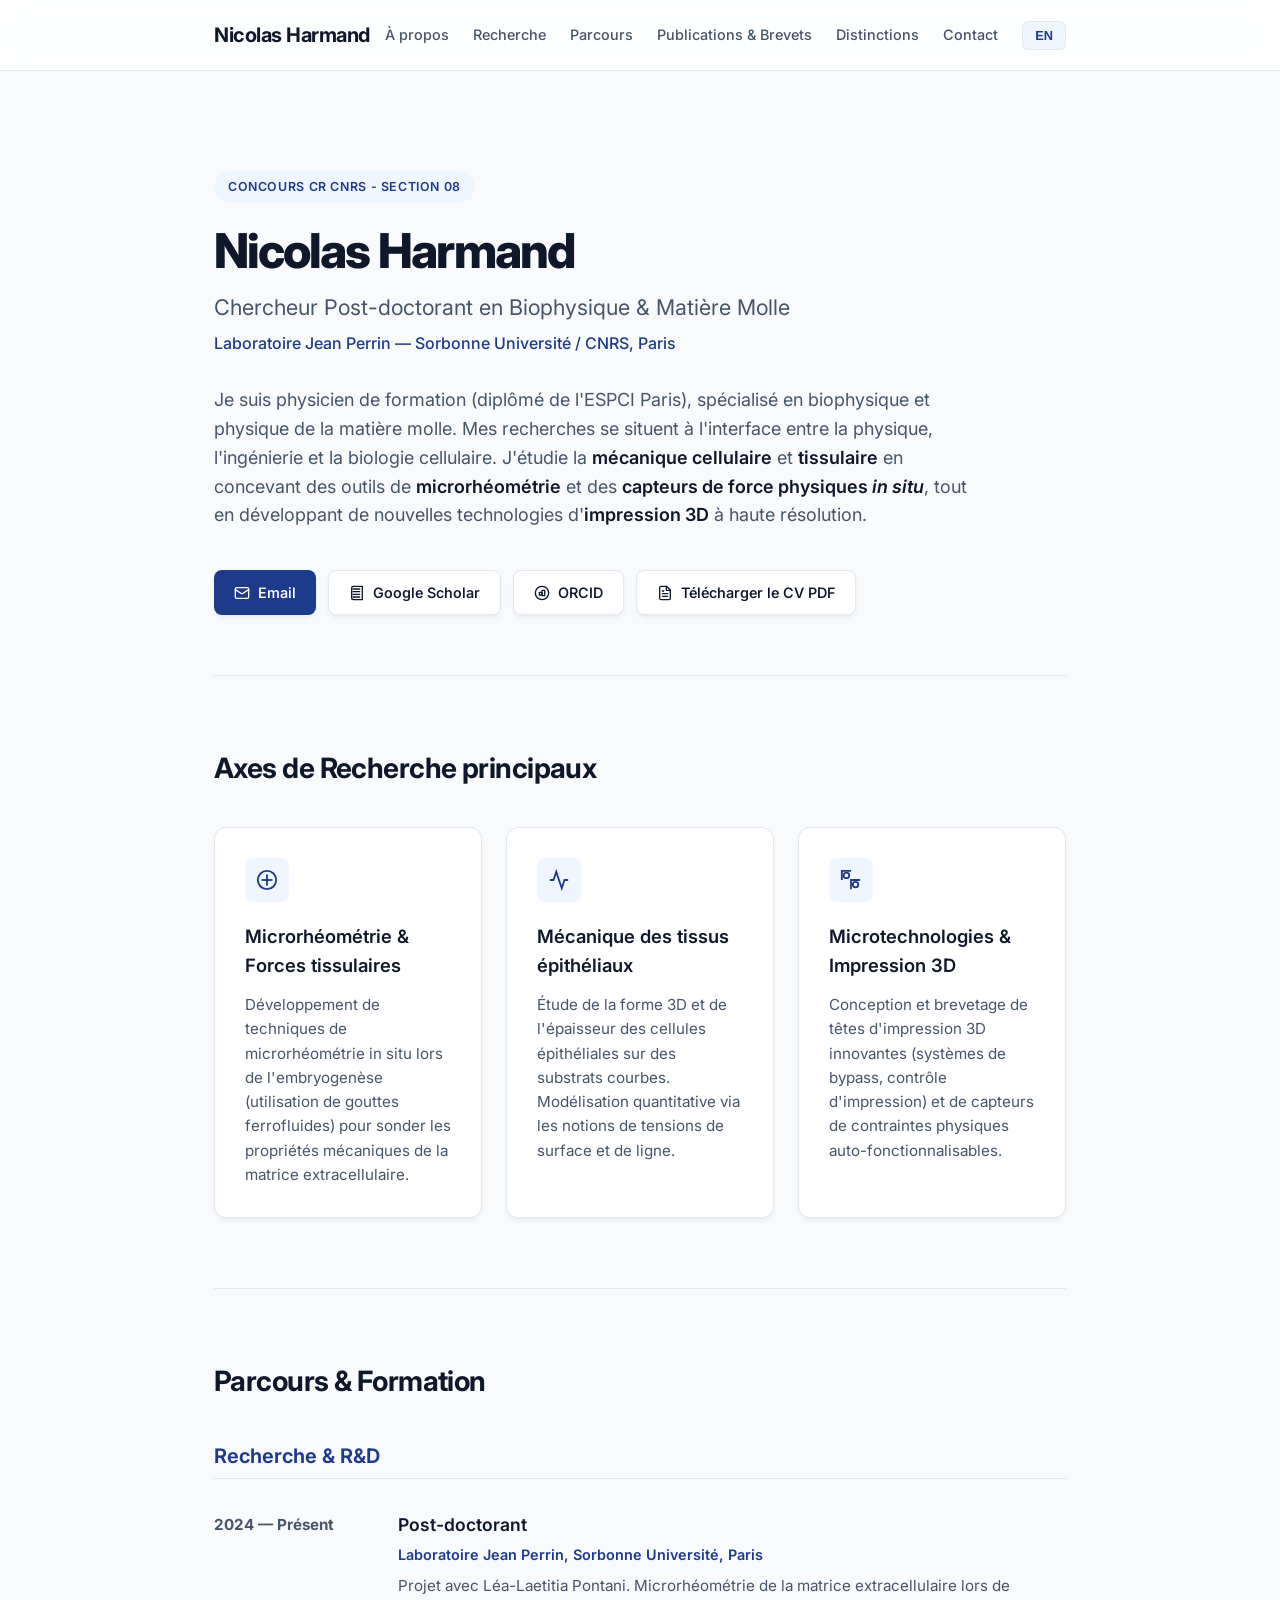
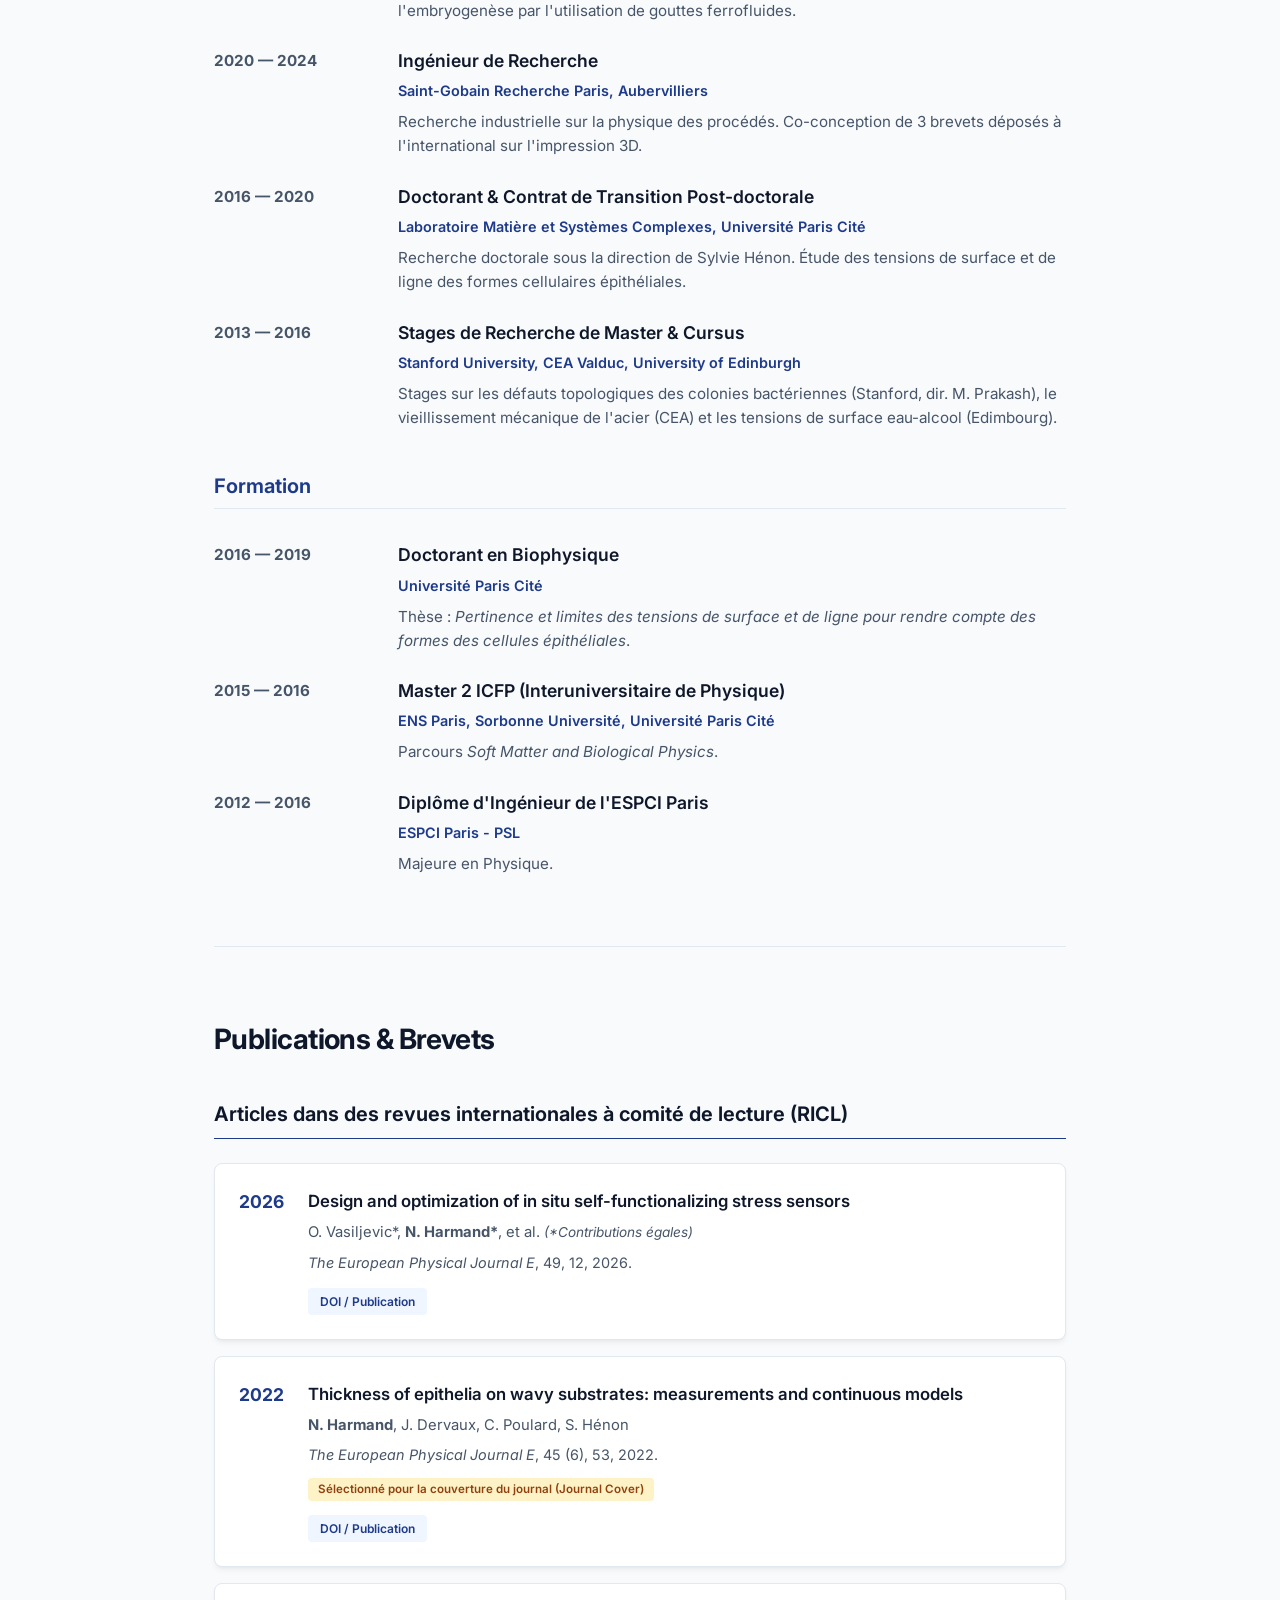
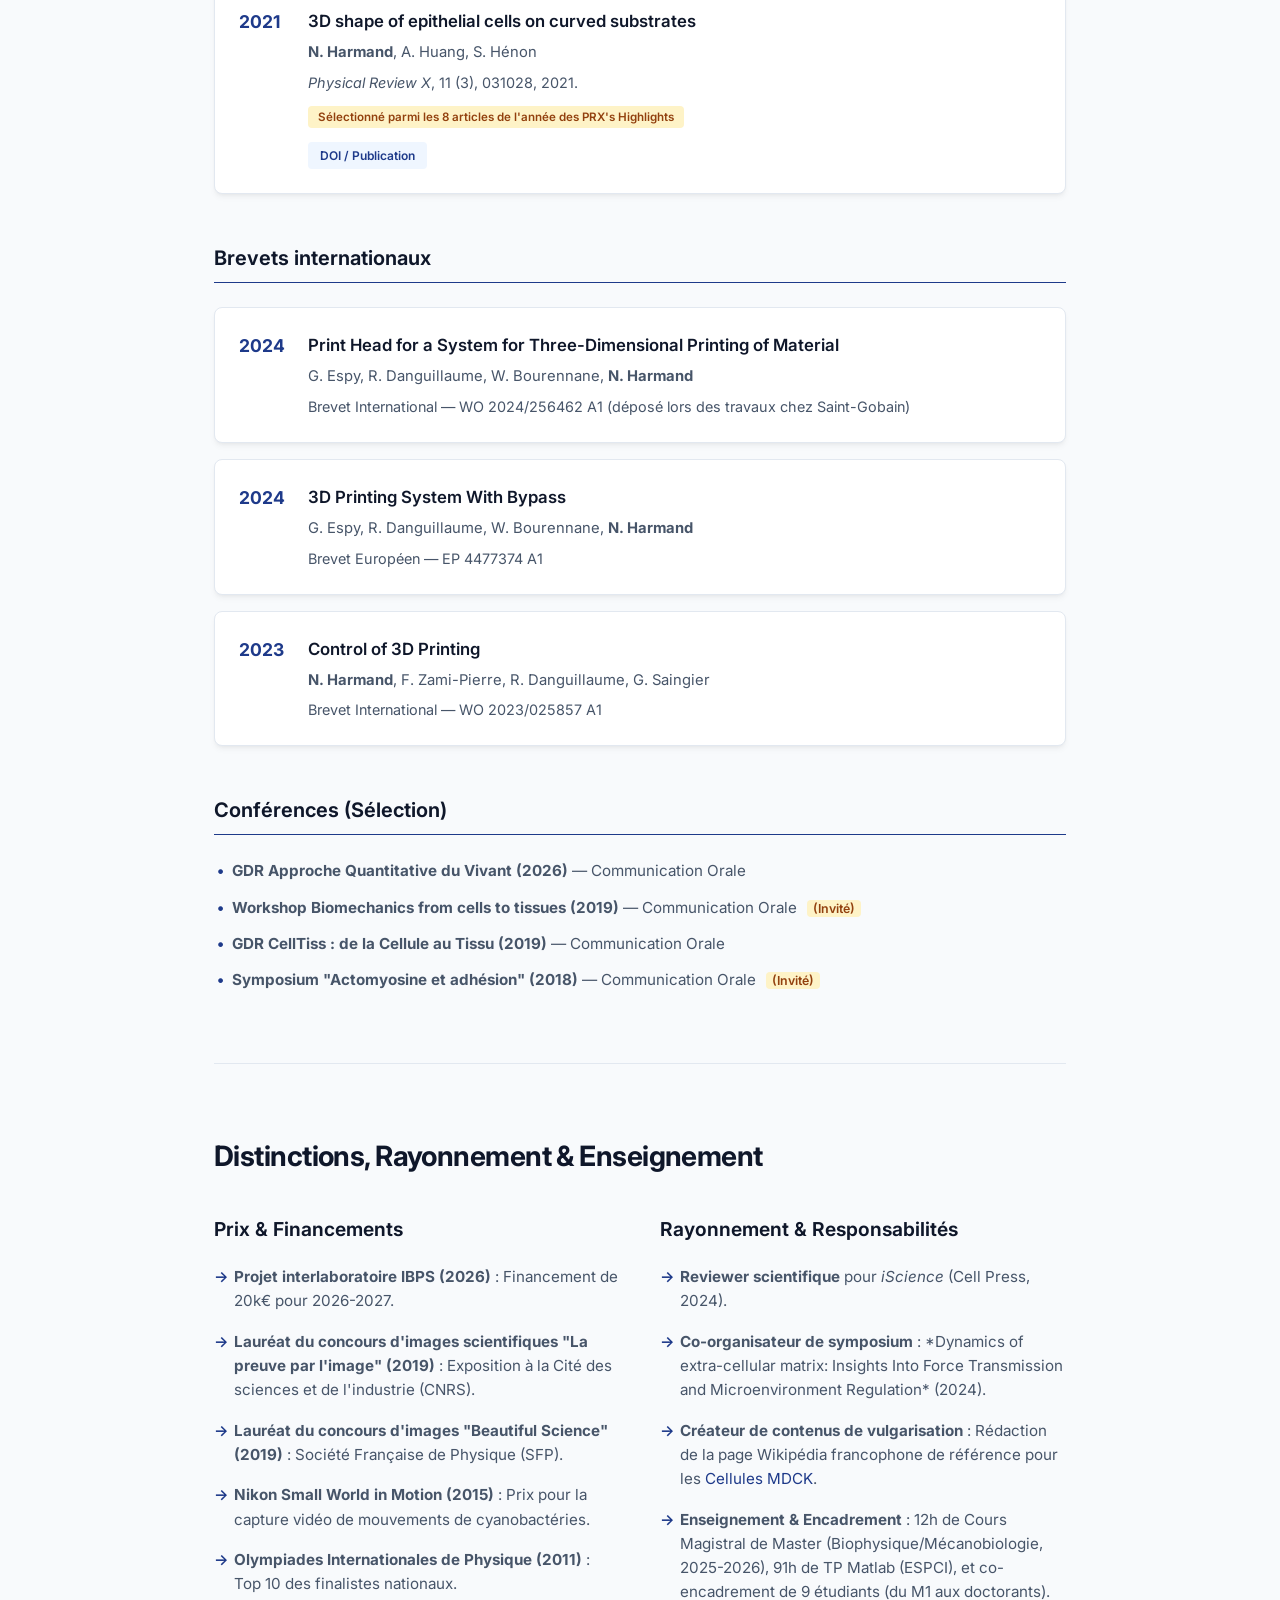
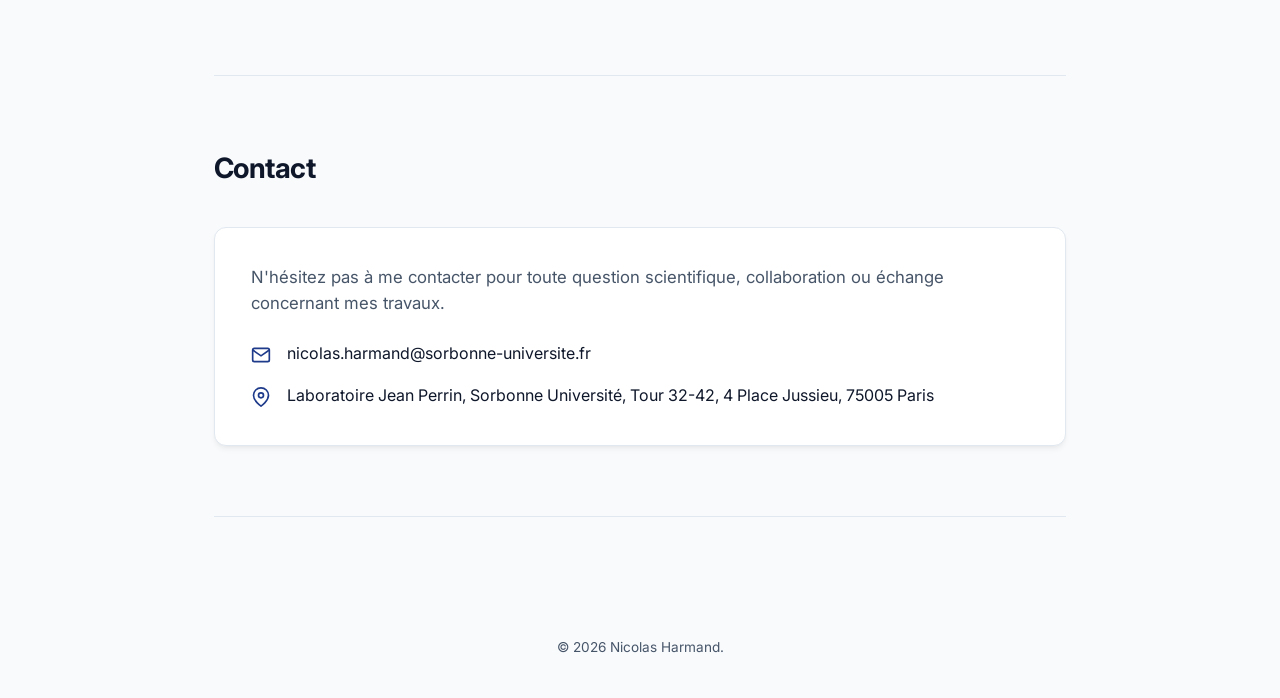
==== index.html @ 9d7bcaca "Add files via upload" ====
<!DOCTYPE html>
<html lang="fr">
<head>
    <meta charset="UTF-8">
    <meta name="viewport" content="width=device-width, initial-scale=1.0">
    <title>Nicolas Harmand — Chercheur en Biophysique & Matière Molle</title>
    <meta name="description" content="Site académique de Nicolas Harmand, chercheur post-doctorant au Laboratoire Jean Perrin (Sorbonne Université / CNRS). Candidat CR CNRS Section 08.">
    <link rel="stylesheet" href="style.css">
    <!-- Google Fonts: Inter pour une esthétique épurée et moderne -->
    <link rel="preconnect" href="https://fonts.googleapis.com">
    <link rel="preconnect" href="https://fonts.gstatic.com" crossorigin>
    <link href="https://fonts.googleapis.com/css2?family=Inter:wght@300;400;500;600;700;800&display=swap" rel="stylesheet">
</head>
<body>

    <!-- Barre de navigation sticky -->
    <header class="navbar">
        <div class="nav-container">
            <a href="#" class="nav-logo">Nicolas Harmand</a>
            <nav class="nav-menu">
                <a href="#about" class="nav-link">
                    <span class="lang-fr">À propos</span>
                    <span class="lang-en">About</span>
                </a>
                <a href="#research" class="nav-link">
                    <span class="lang-fr">Recherche</span>
                    <span class="lang-en">Research</span>
                </a>
                <a href="#cv" class="nav-link">
                    <span class="lang-fr">Parcours</span>
                    <span class="lang-en">Experience</span>
                </a>
                <a href="#publications" class="nav-link">
                    <span class="lang-fr">Publications & Brevets</span>
                    <span class="lang-en">Publications & Patents</span>
                </a>
                <a href="#distinctions" class="nav-link">
                    <span class="lang-fr">Distinctions</span>
                    <span class="lang-en">Awards & Outreach</span>
                </a>
                <a href="#contact" class="nav-link">Contact</a>
                
                <!-- Bouton de changement de langue -->
                <button id="lang-toggle" class="lang-btn" aria-label="Changer de langue / Switch language">
                    <span class="lang-fr">EN</span>
                    <span class="lang-en">FR</span>
                </button>
            </nav>
        </div>
    </header>

    <main class="main-content">
        <!-- Section Hero / À propos -->
        <section id="about" class="hero-section">
            <div class="hero-text">
                <span class="badge">
                    <span class="lang-fr">Concours CR CNRS - Section 08</span>
                    <span class="lang-en">CNRS CR Competition - Section 08</span>
                </span>
                
                <h1>Nicolas Harmand</h1>
                
                <p class="subtitle">
                    <span class="lang-fr">Chercheur Post-doctorant en Biophysique & Matière Molle</span>
                    <span class="lang-en">Postdoctoral Researcher in Biophysics & Soft Matter</span>
                </p>
                
                <p class="institution">Laboratoire Jean Perrin — Sorbonne Université / CNRS, Paris</p>
                
                <p class="bio lang-fr">
                    Je suis physicien de formation (diplômé de l'ESPCI Paris), spécialisé en biophysique et physique de la matière molle. Mes recherches se situent à l'interface entre la physique, l'ingénierie et la biologie cellulaire. J'étudie la <strong>mécanique cellulaire</strong> et <strong>tissulaire</strong> en concevant des outils de <strong>microrhéométrie</strong> et des <strong>capteurs de force physiques <em>in situ</em></strong>, tout en développant de nouvelles technologies d'<strong>impression 3D</strong> à haute résolution.
                </p>
                <p class="bio lang-en">
                    I am a physicist by training (ESPCI Paris graduate), specializing in biophysics and soft matter physics. My research lies at the interface of physics, engineering, and cell biology. I study <strong>cell and tissue mechanics</strong> by designing <strong>in situ microrheometry</strong> tools and <strong>physical stress sensors</strong>, while developing novel high-resolution <strong>3D printing</strong> technologies.
                </p>

                <!-- Liens vers profils académiques -->
                <div class="links-wrapper">
                    <a href="mailto:nicolas.harmand@sorbonne-universite.fr" class="btn btn-primary">
                        <svg class="icon" viewBox="0 0 24 24" fill="none" stroke="currentColor" stroke-width="2" stroke-linecap="round" stroke-linejoin="round"><rect width="20" height="16" x="2" y="4" rx="2"/><path d="m22 7-8.97 5.7a1.94 1.94 0 0 1-2.06 0L2 7"/></svg>
                        Email
                    </a>
                    <a href="https://scholar.google.com/citations?user=hyk97zcAAAAJ&hl=fr" target="_blank" rel="noopener" class="btn btn-secondary">
                        <svg class="icon" viewBox="0 0 24 24" fill="none" stroke="currentColor" stroke-width="2" stroke-linecap="round" stroke-linejoin="round"><path d="M4 19.5v-15A2.5 2.5 0 0 1 6.5 2H20v20H6.5a2.5 2.5 0 0 1-2.5-2.5Z"/><path d="M6 6h10"/><path d="M6 10h10"/><path d="M6 14h10"/><path d="M6 18h10"/></svg>
                        Google Scholar
                    </a>
                    <a href="https://orcid.org/0000-0001-7263-9792" target="_blank" rel="noopener" class="btn btn-secondary">
                        <svg class="icon" viewBox="0 0 24 24" fill="none" stroke="currentColor" stroke-width="2" stroke-linecap="round" stroke-linejoin="round"><circle cx="12" cy="12" r="10"/><path d="M8 11h4v4h-4z"/><path d="M12 8h4v8h-4z"/></svg>
                        ORCID
                    </a>
                    <a href="cv.pdf" target="_blank" rel="noopener" class="btn btn-secondary">
                        <svg class="icon" viewBox="0 0 24 24" fill="none" stroke="currentColor" stroke-width="2" stroke-linecap="round" stroke-linejoin="round"><path d="M14.5 2H6a2 2 0 0 0-2 2v16a2 2 0 0 0 2 2h12a2 2 0 0 0 2-2V7.5L14.5 2z"/><polyline points="14 2 14 8 20 8"/><line x1="16" y1="13" x2="8" y2="13"/><line x1="16" y1="17" x2="8" y2="17"/><polyline points="10 9 9 9 8 9"/></svg>
                        <span class="lang-fr">Télécharger le CV PDF</span>
                        <span class="lang-en">Download CV PDF</span>
                    </a>
                </div>
            </div>
        </section>

        <!-- Section Axes de Recherche -->
        <section id="research" class="section">
            <h2 class="section-title">
                <span class="lang-fr">Axes de Recherche principaux</span>
                <span class="lang-en">Main Research Areas</span>
            </h2>
            <div class="grid-research">
                <!-- Axe 1 -->
                <div class="research-card">
                    <div class="card-icon">
                        <svg viewBox="0 0 24 24" fill="none" stroke="currentColor" stroke-width="2"><path d="M12 22c5.523 0 10-4.477 10-10S17.523 2 12 2 2 6.477 2 12s4.477 10 10 10z"/><path d="M12 6v12"/><path d="M6 12h12"/></svg>
                    </div>
                    <h3>
                        <span class="lang-fr">Microrhéométrie & Forces tissulaires</span>
                        <span class="lang-en">Microrheometry & Tissue Forces</span>
                    </h3>
                    <p class="lang-fr">Développement de techniques de microrhéométrie in situ lors de l'embryogenèse (utilisation de gouttes ferrofluides) pour sonder les propriétés mécaniques de la matrice extracellulaire.</p>
                    <p class="lang-en">Development of in situ microrheometry techniques during embryogenesis (using ferrofluid droplets) to probe the mechanical properties of the extracellular matrix.</p>
                </div>
                
                <!-- Axe 2 -->
                <div class="research-card">
                    <div class="card-icon">
                        <svg viewBox="0 0 24 24" fill="none" stroke="currentColor" stroke-width="2"><path d="M22 12h-4l-3 9L9 3l-3 9H2"/></svg>
                    </div>
                    <h3>
                        <span class="lang-fr">Mécanique des tissus épithéliaux</span>
                        <span class="lang-en">Epithelial Tissue Mechanics</span>
                    </h3>
                    <p class="lang-fr">Étude de la forme 3D et de l'épaisseur des cellules épithéliales sur des substrats courbes. Modélisation quantitative via les notions de tensions de surface et de ligne.</p>
                    <p class="lang-en">Study of the 3D shape and thickness of epithelial cells on curved substrates. Quantitative modeling through surface and line tension concepts.</p>
                </div>

                <!-- Axe 3 -->
                <div class="research-card">
                    <div class="card-icon">
                        <svg viewBox="0 0 24 24" fill="none" stroke="currentColor" stroke-width="2"><path d="M12 22V12h10"/><path d="M12 2H2v10"/><path d="M17 17m-3 0a3 3 0 1 0 6 0a3 3 0 1 0 -6 0"/><path d="M7 7m-3 0a3 3 0 1 0 6 0a3 3 0 1 0 -6 0"/></svg>
                    </div>
                    <h3>
                        <span class="lang-fr">Microtechnologies & Impression 3D</span>
                        <span class="lang-en">Microtechnologies & 3D Printing</span>
                    </h3>
                    <p class="lang-fr">Conception et brevetage de têtes d'impression 3D innovantes (systèmes de bypass, contrôle d'impression) et de capteurs de contraintes physiques auto-fonctionnalisables.</p>
                    <p class="lang-en">Design and patenting of innovative 3D printing heads (bypass systems, print control) and self-functionalizing physical stress sensors.</p>
                </div>
            </div>
        </section>

        <!-- Section Parcours Professionnel & Formation -->
        <section id="cv" class="section">
            <h2 class="section-title">
                <span class="lang-fr">Parcours & Formation</span>
                <span class="lang-en">Experience & Education</span>
            </h2>
            
            <div class="timeline">
                <div class="timeline-group">
                    <h3 class="timeline-group-title">
                        <span class="lang-fr">Recherche & R&D</span>
                        <span class="lang-en">Research & R&D</span>
                    </h3>
                    
                    <div class="timeline-item">
                        <div class="time-period">
                            <span class="lang-fr">2024 — Présent</span>
                            <span class="lang-en">2024 — Present</span>
                        </div>
                        <div class="time-details">
                            <h4>
                                <span class="lang-fr">Post-doctorant</span>
                                <span class="lang-en">Postdoctoral Researcher</span>
                            </h4>
                            <p class="location">Laboratoire Jean Perrin, Sorbonne Université, Paris</p>
                            <p class="description lang-fr">Projet avec Léa-Laetitia Pontani. Microrhéométrie de la matrice extracellulaire lors de l'embryogenèse par l'utilisation de gouttes ferrofluides.</p>
                            <p class="description lang-en">Project with Léa-Laetitia Pontani. Microrheometry of the extracellular matrix during embryogenesis using ferrofluid droplets.</p>
                        </div>
                    </div>

                    <div class="timeline-item">
                        <div class="time-period">2020 — 2024</div>
                        <div class="time-details">
                            <h4>
                                <span class="lang-fr">Ingénieur de Recherche</span>
                                <span class="lang-en">R&D Research Engineer</span>
                            </h4>
                            <p class="location">Saint-Gobain Recherche Paris, Aubervilliers</p>
                            <p class="description lang-fr">Recherche industrielle sur la physique des procédés. Co-conception de 3 brevets déposés à l'international sur l'impression 3D.</p>
                            <p class="description lang-en">Industrial research on process physics. Co-inventor of 3 international patents on 3D printing.</p>
                        </div>
                    </div>

                    <div class="timeline-item">
                        <div class="time-period">2016 — 2020</div>
                        <div class="time-details">
                            <h4>
                                <span class="lang-fr">Doctorant & Contrat de Transition Post-doctorale</span>
                                <span class="lang-en">PhD Candidate & Postdoctoral Transition Contract</span>
                            </h4>
                            <p class="location">Laboratoire Matière et Systèmes Complexes, Université Paris Cité</p>
                            <p class="description lang-fr">Recherche doctorale sous la direction de Sylvie Hénon. Étude des tensions de surface et de ligne des formes cellulaires épithéliales.</p>
                            <p class="description lang-en">Doctoral research supervised by Sylvie Hénon. Study of surface and line tensions in epithelial cell shapes.</p>
                        </div>
                    </div>
                    
                    <div class="timeline-item">
                        <div class="time-period">2013 — 2016</div>
                        <div class="time-details">
                            <h4>
                                <span class="lang-fr">Stages de Recherche de Master & Cursus</span>
                                <span class="lang-en">Master's Research Internships & Coursework</span>
                            </h4>
                            <p class="location">Stanford University, CEA Valduc, University of Edinburgh</p>
                            <p class="description lang-fr">Stages sur les défauts topologiques des colonies bactériennes (Stanford, dir. M. Prakash), le vieillissement mécanique de l'acier (CEA) et les tensions de surface eau-alcool (Edimbourg).</p>
                            <p class="description lang-en">Internships on topological defects in bacterial colonies (Stanford, dir. M. Prakash), mechanical aging of stainless steel (CEA), and surface tension of water-alcohol mixtures (Edinburgh).</p>
                        </div>
                    </div>
                </div>

                <div class="timeline-group">
                    <h3 class="timeline-group-title">
                        <span class="lang-fr">Formation</span>
                        <span class="lang-en">Education</span>
                    </h3>
                    
                    <div class="timeline-item">
                        <div class="time-period">2016 — 2019</div>
                        <div class="time-details">
                            <h4>
                                <span class="lang-fr">Doctorant en Biophysique</span>
                                <span class="lang-en">PhD in Biophysics</span>
                            </h4>
                            <p class="location">Université Paris Cité</p>
                            <p class="description lang-fr">Thèse : <em>Pertinence et limites des tensions de surface et de ligne pour rendre compte des formes des cellules épithéliales</em>.</p>
                            <p class="description lang-en">Thesis: <em>Relevance and limits of surface and line tensions for epithelial cell shapes</em>.</p>
                        </div>
                    </div>

                    <div class="timeline-item">
                        <div class="time-period">2015 — 2016</div>
                        <div class="time-details">
                            <h4>Master 2 ICFP (Interuniversitaire de Physique)</h4>
                            <p class="location">ENS Paris, Sorbonne Université, Université Paris Cité</p>
                            <p class="description lang-fr">Parcours <em>Soft Matter and Biological Physics</em>.</p>
                            <p class="description lang-en"><em>Soft Matter and Biological Physics</em> track.</p>
                        </div>
                    </div>

                    <div class="timeline-item">
                        <div class="time-period">2012 — 2016</div>
                        <div class="time-details">
                            <h4>
                                <span class="lang-fr">Diplôme d'Ingénieur de l'ESPCI Paris</span>
                                <span class="lang-en">ESPCI Paris Engineering Degree</span>
                            </h4>
                            <p class="location">ESPCI Paris - PSL</p>
                            <p class="description lang-fr">Majeure en Physique.</p>
                            <p class="description lang-en">Physics major.</p>
                        </div>
                    </div>
                </div>
            </div>
        </section>

        <!-- Section Publications & Brevets -->
        <section id="publications" class="section">
            <h2 class="section-title">Publications & Brevets</h2>
            
            <div class="publication-group">
                <h3 class="group-title">
                    <span class="lang-fr">Articles dans des revues internationales à comité de lecture (RICL)</span>
                    <span class="lang-en">Articles in peer-reviewed international journals</span>
                </h3>
                <div class="pub-list">
                    <!-- Pub 1 -->
                    <div class="pub-item">
                        <span class="pub-year">2026</span>
                        <div class="pub-details">
                            <h4 class="pub-title">Design and optimization of in situ self-functionalizing stress sensors</h4>
                            <p class="pub-authors">O. Vasiljevic*, <strong>N. Harmand*</strong>, et al. 
                                <span class="note lang-fr">(*Contributions égales)</span>
                                <span class="note lang-en">(*Equal contributions)</span>
                            </p>
                            <p class="pub-journal"><em>The European Physical Journal E</em>, 49, 12, 2026.</p>
                            <div class="pub-links">
                                <a href="https://doi.org/10.1140/epje" target="_blank" rel="noopener" class="pub-link-btn">DOI / Publication</a>
                            </div>
                        </div>
                    </div>

                    <!-- Pub 2 -->
                    <div class="pub-item">
                        <span class="pub-year">2022</span>
                        <div class="pub-details">
                            <h4 class="pub-title">Thickness of epithelia on wavy substrates: measurements and continuous models</h4>
                            <p class="pub-authors"><strong>N. Harmand</strong>, J. Dervaux, C. Poulard, S. Hénon</p>
                            <p class="pub-journal"><em>The European Physical Journal E</em>, 45 (6), 53, 2022.</p>
                            <span class="highlight-tag lang-fr">Sélectionné pour la couverture du journal (Journal Cover)</span>
                            <span class="highlight-tag lang-en">Selected for the journal cover</span>
                            <div class="pub-links">
                                <a href="https://doi.org/10.1140/epje/s10189-022-00206-z" target="_blank" rel="noopener" class="pub-link-btn">DOI / Publication</a>
                            </div>
                        </div>
                    </div>

                    <!-- Pub 3 -->
                    <div class="pub-item">
                        <span class="pub-year">2021</span>
                        <div class="pub-details">
                            <h4 class="pub-title">3D shape of epithelial cells on curved substrates</h4>
                            <p class="pub-authors"><strong>N. Harmand</strong>, A. Huang, S. Hénon</p>
                            <p class="pub-journal"><em>Physical Review X</em>, 11 (3), 031028, 2021.</p>
                            <span class="highlight-tag lang-fr">Sélectionné parmi les 8 articles de l'année des PRX's Highlights</span>
                            <span class="highlight-tag lang-en">Highlighted in 2021 PRX's Highlights (Experimental Statistical, Biological, and Soft-Matter Physics)</span>
                            <div class="pub-links">
                                <a href="https://doi.org/10.1103/PhysRevX.11.031028" target="_blank" rel="noopener" class="pub-link-btn">DOI / Publication</a>
                            </div>
                        </div>
                    </div>
                </div>
            </div>

            <div class="publication-group">
                <h3 class="group-title">
                    <span class="lang-fr">Brevets internationaux</span>
                    <span class="lang-en">International Patents</span>
                </h3>
                <div class="pub-list">
                    <!-- Brevet 1 -->
                    <div class="pub-item patent">
                        <span class="pub-year">2024</span>
                        <div class="pub-details">
                            <h4 class="pub-title">Print Head for a System for Three-Dimensional Printing of Material</h4>
                            <p class="pub-authors">G. Espy, R. Danguillaume, W. Bourennane, <strong>N. Harmand</strong></p>
                            <p class="pub-journal lang-fr">Brevet International — WO 2024/256462 A1 (déposé lors des travaux chez Saint-Gobain)</p>
                            <p class="pub-journal lang-en">International Patent — WO 2024/256462 A1 (filed during work at Saint-Gobain)</p>
                        </div>
                    </div>

                    <!-- Brevet 2 -->
                    <div class="pub-item patent">
                        <span class="pub-year">2024</span>
                        <div class="pub-details">
                            <h4 class="pub-title">3D Printing System With Bypass</h4>
                            <p class="pub-authors">G. Espy, R. Danguillaume, W. Bourennane, <strong>N. Harmand</strong></p>
                            <p class="pub-journal lang-fr">Brevet Européen — EP 4477374 A1</p>
                            <p class="pub-journal lang-en">European Patent — EP 4477374 A1</p>
                        </div>
                    </div>

                    <!-- Brevet 3 -->
                    <div class="pub-item patent">
                        <span class="pub-year">2023</span>
                        <div class="pub-details">
                            <h4 class="pub-title">Control of 3D Printing</h4>
                            <p class="pub-authors"><strong>N. Harmand</strong>, F. Zami-Pierre, R. Danguillaume, G. Saingier</p>
                            <p class="pub-journal lang-fr">Brevet International — WO 2023/025857 A1</p>
                            <p class="pub-journal lang-en">International Patent — WO 2023/025857 A1</p>
                        </div>
                    </div>
                </div>
            </div>
            
            <div class="publication-group">
                <h3 class="group-title">
                    <span class="lang-fr">Conférences (Sélection)</span>
                    <span class="lang-en">Selected Conferences</span>
                </h3>
                <ul class="conf-list">
                    <li>
                        <strong>GDR Approche Quantitative du Vivant (2026)</strong> — 
                        <span class="lang-fr">Communication Orale</span>
                        <span class="lang-en">Oral Presentation</span>
                    </li>
                    <li>
                        <strong>Workshop Biomechanics from cells to tissues (2019)</strong> — 
                        <span class="lang-fr">Communication Orale <span class="note-invited">(Invité)</span></span>
                        <span class="lang-en">Oral Presentation <span class="note-invited">(Invited)</span></span>
                    </li>
                    <li>
                        <strong>GDR CellTiss : de la Cellule au Tissu (2019)</strong> — 
                        <span class="lang-fr">Communication Orale</span>
                        <span class="lang-en">Oral Presentation</span>
                    </li>
                    <li>
                        <strong>Symposium "Actomyosine et adhésion" (2018)</strong> — 
                        <span class="lang-fr">Communication Orale <span class="note-invited">(Invité)</span></span>
                        <span class="lang-en">Oral Presentation <span class="note-invited">(Invited)</span></span>
                    </li>
                </ul>
            </div>
        </section>

        <!-- Section Distinctions et Rayonnement -->
        <section id="distinctions" class="section">
            <h2 class="section-title">
                <span class="lang-fr">Distinctions, Rayonnement & Enseignement</span>
                <span class="lang-en">Awards, Outreach & Teaching</span>
            </h2>
            <div class="distinctions-container">
                
                <div class="dist-column">
                    <h3>
                        <span class="lang-fr">Prix & Financements</span>
                        <span class="lang-en">Awards & Funding</span>
                    </h3>
                    <ul class="bullet-list lang-fr">
                        <li><strong>Projet interlaboratoire IBPS (2026)</strong> : Financement de 20k€ pour 2026-2027.</li>
                        <li><strong>Lauréat du concours d'images scientifiques "La preuve par l'image" (2019)</strong> : Exposition à la Cité des sciences et de l'industrie (CNRS).</li>
                        <li><strong>Lauréat du concours d'images "Beautiful Science" (2019)</strong> : Société Française de Physique (SFP).</li>
                        <li><strong>Nikon Small World in Motion (2015)</strong> : Prix pour la capture vidéo de mouvements de cyanobactéries.</li>
                        <li><strong>Olympiades Internationales de Physique (2011)</strong> : Top 10 des finalistes nationaux.</li>
                    </ul>
                    <ul class="bullet-list lang-en">
                        <li><strong>IBPS inter-laboratory project (2026)</strong>: €20k funding for 2026-2027.</li>
                        <li><strong>Winner of "La preuve par l'image" scientific image competition (2019)</strong>: Exhibited at Cité des Sciences et de l'Industrie (CNRS).</li>
                        <li><strong>Winner of "Beautiful Science" image competition (2019)</strong>: French Physical Society (SFP).</li>
                        <li><strong>Nikon Small World in Motion (2015)</strong>: Award for video capture of cyanobacteria movement.</li>
                        <li><strong>International Physics Olympiads (2011)</strong>: Top 10 national finalists.</li>
                    </ul>
                </div>

                <div class="dist-column">
                    <h3>
                        <span class="lang-fr">Rayonnement & Responsabilités</span>
                        <span class="lang-en">Outreach & Responsibilities</span>
                    </h3>
                    <ul class="bullet-list lang-fr">
                        <li><strong>Reviewer scientifique</strong> pour <em>iScience</em> (Cell Press, 2024).</li>
                        <li><strong>Co-organisateur de symposium</strong> : *Dynamics of extra-cellular matrix: Insights Into Force Transmission and Microenvironment Regulation* (2024).</li>
                        <li><strong>Créateur de contenus de vulgarisation</strong> : Rédaction de la page Wikipédia francophone de référence pour les <a href="https://fr.wikipedia.org/wiki/Cellule_MDCK" target="_blank" rel="noopener">Cellules MDCK</a>.</li>
                        <li><strong>Enseignement & Encadrement</strong> : 12h de Cours Magistral de Master (Biophysique/Mécanobiologie, 2025-2026), 91h de TP Matlab (ESPCI), et co-encadrement de 9 étudiants (du M1 aux doctorants).</li>
                    </ul>
                    <ul class="bullet-list lang-en">
                        <li><strong>Scientific reviewer</strong> for <em>iScience</em> (Cell Press, 2024).</li>
                        <li><strong>Symposium co-organizer</strong>: *Dynamics of extra-cellular matrix: Insights Into Force Transmission and Microenvironment Regulation* (2024).</li>
                        <li><strong>Science outreach creator</strong>: Redacted the reference French Wikipedia page for <a href="https://fr.wikipedia.org/wiki/Cellule_MDCK" target="_blank" rel="noopener">MDCK cells</a>.</li>
                        <li><strong>Teaching & Mentoring</strong>: 12h of Master's Lecture Courses (Biophysics/Mechanobiology, 2025-2026), 91h of Matlab tutorials (ESPCI), and co-mentoring of 9 students (from M1 to PhD).</li>
                    </ul>
                </div>

            </div>
        </section>

        <!-- Section Contact -->
        <section id="contact" class="section">
            <h2 class="section-title">Contact</h2>
            <div class="contact-card">
                <p class="lang-fr">N'hésitez pas à me contacter pour toute question scientifique, collaboration ou échange concernant mes travaux.</p>
                <p class="lang-en">Feel free to contact me for any scientific questions, collaborations, or inquiries regarding my research.</p>
                
                <div class="contact-info">
                    <div class="contact-method">
                        <svg class="icon-contact" viewBox="0 0 24 24" fill="none" stroke="currentColor" stroke-width="2"><path d="M4 4h16c1.1 0 2 .9 2 2v12c0 1.1-.9 2-2 2H4c-1.1 0-2-.9-2-2V6c0-1.1.9-2 2-2z"/><polyline points="22,6 12,13 2,6"/></svg>
                        <span><a href="mailto:nicolas.harmand@sorbonne-universite.fr">nicolas.harmand@sorbonne-universite.fr</a></span>
                    </div>
                    <div class="contact-method">
                        <svg class="icon-contact" viewBox="0 0 24 24" fill="none" stroke="currentColor" stroke-width="2"><path d="M21 10c0 7-9 13-9 13s-9-6-9-13a9 9 0 0 1 18 0z"/><circle cx="12" cy="10" r="3"/></svg>
                        <span>Laboratoire Jean Perrin, Sorbonne Université, Tour 32-42, 4 Place Jussieu, 75005 Paris</span>
                    </div>
                </div>
            </div>
        </section>
    </main>

    <footer class="footer">
        <p>&copy; 2026 Nicolas Harmand.</p>
    </footer>

    <!-- Script de gestion de la langue -->
    <script>
        const titles = {
            fr: "Nicolas Harmand — Chercheur en Biophysique & Matière Molle",
            en: "Nicolas Harmand — Researcher in Biophysics & Soft Matter"
        };
        const descriptions = {
            fr: "Site académique de Nicolas Harmand, chercheur post-doctorant au Laboratoire Jean Perrin (Sorbonne Université / CNRS). Candidat CR CNRS Section 08.",
            en: "Academic website of Nicolas Harmand, postdoctoral researcher at Laboratoire Jean Perrin (Sorbonne Université / CNRS). CNRS CR Section 08 candidate."
        };

        const toggleLangBtn = document.getElementById('lang-toggle');

        function updateMeta(lang) {
            // Mise à jour de la langue principale de la page
            document.documentElement.lang = lang;
            // Mise à jour du titre de l'onglet
            document.title = titles[lang];
            // Mise à jour de la méta-description pour le référencement (SEO)
            const metaDesc = document.querySelector('meta[name="description"]');
            if (metaDesc) {
                metaDesc.setAttribute('content', descriptions[lang]);
            }
        }

        function setLanguage(lang) {
            updateMeta(lang);
            localStorage.setItem('preferred-lang', lang);
        }

        toggleLangBtn.addEventListener('click', () => {
            const currentLang = document.documentElement.lang || 'fr';
            const newLang = currentLang === 'fr' ? 'en' : 'fr';
            setLanguage(newLang);
        });

        // Initialisation de la langue au chargement de la page
        const savedLang = localStorage.getItem('preferred-lang') || 'fr';
        setLanguage(savedLang);
    </script>
</body>
</html>
---- style.css ----
/* CSS variables for consistent, premium styling */
:root {
    --bg-primary: #f8fafc;        /* Soft, light-blue tinted background */
    --bg-secondary: #ffffff;      /* Pure white for cards/nav */
    --text-primary: #0f172a;      /* Deep slate for primary typography */
    --text-secondary: #475569;    /* Medium slate for body text */
    --accent: #1e3a8a;            /* Academic Navy Blue */
    --accent-hover: #1d4ed8;      /* Royal Navy Blue for interactions */
    --accent-light: #eff6ff;      /* Soft blue background for badges */
    --border: #e2e8f0;            /* Soft slate border */
    --shadow: 0 4px 6px -1px rgb(0 0 0 / 0.05), 0 2px 4px -2px rgb(0 0 0 / 0.05);
    --shadow-hover: 0 10px 15px -3px rgb(0 0 0 / 0.1), 0 4px 6px -4px rgb(0 0 0 / 0.1);
    --transition: all 0.25s cubic-bezier(0.4, 0, 0.2, 1);
}

/* Reset and base styles */
* {
    margin: 0;
    padding: 0;
    box-sizing: border-box;
}

html {
    scroll-behavior: smooth;
    scroll-padding-top: 80px; /* Offset for sticky navbar */
}

body {
    font-family: 'Inter', -apple-system, BlinkMacSystemFont, 'Segoe UI', Roboto, sans-serif;
    background-color: var(--bg-primary);
    color: var(--text-primary);
    line-height: 1.6;
    -webkit-font-smoothing: antialiased;
}

/* Language display toggle */
html[lang="fr"] .lang-en {
    display: none !important;
}

html[lang="en"] .lang-fr {
    display: none !important;
}

/* Container limits */
.nav-container, .main-content, .footer {
    max-width: 900px;
    margin: 0 auto;
    padding-left: 24px;
    padding-right: 24px;
}

/* Header & Navigation Bar (Sticky with Glassmorphism effect) */
.navbar {
    position: sticky;
    top: 0;
    z-index: 100;
    background-color: rgba(255, 255, 255, 0.85);
    backdrop-filter: blur(12px);
    -webkit-backdrop-filter: blur(12px);
    border-bottom: 1px solid var(--border);
    transition: var(--transition);
}

.nav-container {
    display: flex;
    justify-content: space-between;
    align-items: center;
    height: 70px;
}

.nav-logo {
    font-weight: 700;
    font-size: 1.25rem;
    color: var(--text-primary);
    text-decoration: none;
    letter-spacing: -0.025em;
}

.nav-menu {
    display: flex;
    gap: 24px;
    align-items: center;
}

.nav-link {
    text-decoration: none;
    color: var(--text-secondary);
    font-weight: 500;
    font-size: 0.9rem;
    transition: var(--transition);
}

.nav-link:hover {
    color: var(--accent-hover);
}

/* Language switch button styling */
.lang-btn {
    background-color: var(--accent-light);
    color: var(--accent);
    border: 1px solid var(--border);
    padding: 6px 12px;
    border-radius: 6px;
    font-weight: 700;
    font-size: 0.8rem;
    cursor: pointer;
    transition: var(--transition);
}

.lang-btn:hover {
    background-color: var(--accent);
    color: white;
}

/* Main Content Spacing */
.main-content {
    padding-top: 20px;
    padding-bottom: 80px;
}

/* Badge styling */
.badge {
    display: inline-block;
    padding: 6px 14px;
    background-color: var(--accent-light);
    color: var(--accent);
    border-radius: 9999px;
    font-size: 0.775rem;
    font-weight: 600;
    text-transform: uppercase;
    letter-spacing: 0.05em;
    margin-bottom: 20px;
}

/* Section styling */
.section {
    padding: 70px 0;
    border-bottom: 1px solid var(--border);
}

.section-title {
    font-size: 1.75rem;
    font-weight: 700;
    color: var(--text-primary);
    margin-bottom: 36px;
    letter-spacing: -0.02em;
}

/* Hero Section */
.hero-section {
    padding: 80px 0 60px 0;
    border-bottom: 1px solid var(--border);
}

.hero-section h1 {
    font-size: 3rem;
    font-weight: 800;
    line-height: 1.15;
    letter-spacing: -0.04em;
    color: var(--text-primary);
    margin-bottom: 12px;
}

.subtitle {
    font-size: 1.35rem;
    color: var(--text-secondary);
    font-weight: 400;
    margin-bottom: 6px;
}

.institution {
    font-size: 1rem;
    color: var(--accent);
    font-weight: 500;
    margin-bottom: 30px;
}

.bio {
    font-size: 1.125rem;
    color: var(--text-secondary);
    max-width: 760px;
    margin-bottom: 40px;
}

.bio strong {
    color: var(--text-primary);
    font-weight: 600;
}

/* Buttons (Micro-interactions) */
.links-wrapper {
    display: flex;
    flex-wrap: wrap;
    gap: 12px;
}

.btn {
    display: inline-flex;
    align-items: center;
    gap: 8px;
    padding: 10px 20px;
    border-radius: 8px;
    font-weight: 550;
    font-size: 0.9rem;
    text-decoration: none;
    cursor: pointer;
    transition: var(--transition);
}

.btn-primary {
    background-color: var(--accent);
    color: white;
    box-shadow: var(--shadow);
}

.btn-primary:hover {
    background-color: var(--accent-hover);
    transform: translateY(-2px);
    box-shadow: var(--shadow-hover);
}

.btn-secondary {
    background-color: var(--bg-secondary);
    color: var(--text-primary);
    border: 1px solid var(--border);
    box-shadow: var(--shadow);
}

.btn-secondary:hover {
    background-color: var(--bg-primary);
    transform: translateY(-2px);
    box-shadow: var(--shadow-hover);
}

.btn-outline {
    background-color: transparent;
    color: var(--text-secondary);
    border: 1px solid var(--border);
}

.btn-outline:hover {
    background-color: var(--bg-secondary);
    color: var(--text-primary);
    transform: translateY(-2px);
}

.icon {
    width: 16px;
    height: 16px;
}

/* Research Grid */
.grid-research {
    display: grid;
    grid-template-columns: repeat(auto-fit, minmax(260px, 1fr));
    gap: 24px;
}

.research-card {
    background-color: var(--bg-secondary);
    border: 1px solid var(--border);
    padding: 30px;
    border-radius: 12px;
    box-shadow: var(--shadow);
    transition: var(--transition);
}

.research-card:hover {
    transform: translateY(-4px);
    box-shadow: var(--shadow-hover);
    border-color: #cbd5e1;
}

.card-icon {
    width: 44px;
    height: 44px;
    border-radius: 8px;
    background-color: var(--accent-light);
    color: var(--accent);
    display: flex;
    align-items: center;
    justify-content: center;
    margin-bottom: 20px;
}

.card-icon svg {
    width: 22px;
    height: 22px;
}

.research-card h3 {
    font-size: 1.15rem;
    font-weight: 600;
    margin-bottom: 12px;
    color: var(--text-primary);
}

.research-card p {
    font-size: 0.95rem;
    color: var(--text-secondary);
}

/* Timeline Layout */
.timeline {
    display: flex;
    flex-direction: column;
    gap: 40px;
}

.timeline-group {
    display: flex;
    flex-direction: column;
    gap: 24px;
}

.timeline-group-title {
    font-size: 1.25rem;
    font-weight: 650;
    color: var(--accent);
    border-bottom: 1.5px solid var(--border);
    padding-bottom: 6px;
    margin-bottom: 8px;
}

.timeline-item {
    display: grid;
    grid-template-columns: 160px 1fr;
    gap: 24px;
}

.time-period {
    font-weight: 700;
    color: var(--text-secondary);
    font-size: 0.95rem;
    padding-top: 2px;
}

.time-details h4 {
    font-size: 1.1rem;
    font-weight: 600;
    color: var(--text-primary);
    margin-bottom: 4px;
}

.location {
    font-size: 0.9rem;
    color: var(--accent);
    font-weight: 600;
    margin-bottom: 8px;
}

.description {
    font-size: 0.95rem;
    color: var(--text-secondary);
}

/* Publications list */
.publication-group {
    margin-bottom: 48px;
}

.publication-group:last-child {
    margin-bottom: 0;
}

.group-title {
    font-size: 1.25rem;
    font-weight: 650;
    color: var(--text-primary);
    border-bottom: 1.5px solid var(--accent);
    padding-bottom: 8px;
    margin-bottom: 24px;
}

.pub-list {
    display: flex;
    flex-direction: column;
    gap: 16px;
}

.pub-item {
    display: flex;
    gap: 24px;
    background-color: var(--bg-secondary);
    border: 1px solid var(--border);
    padding: 24px;
    border-radius: 8px;
    box-shadow: var(--shadow);
    transition: var(--transition);
}

.pub-item:hover {
    border-color: #cbd5e1;
}

.pub-year {
    font-weight: 700;
    font-size: 1.1rem;
    color: var(--accent);
    min-width: 45px;
}

.pub-details {
    display: flex;
    flex-direction: column;
    gap: 6px;
    width: 100%;
}

.pub-title {
    font-size: 1.05rem;
    font-weight: 600;
    color: var(--text-primary);
}

.pub-authors {
    font-size: 0.925rem;
    color: var(--text-secondary);
}

.pub-journal {
    font-size: 0.9rem;
    color: var(--text-secondary);
}

.highlight-tag {
    display: inline-block;
    align-self: flex-start;
    margin-top: 6px;
    padding: 2px 10px;
    font-size: 0.725rem;
    font-weight: 600;
    color: #92400e; /* Amber 800 */
    background-color: #fef3c7; /* Amber 100 */
    border-radius: 4px;
}

.note {
    font-size: 0.85rem;
    color: var(--text-secondary);
    font-style: italic;
}

.pub-links {
    margin-top: 8px;
}

.pub-link-btn {
    display: inline-block;
    padding: 4px 12px;
    font-size: 0.75rem;
    font-weight: 600;
    color: var(--accent);
    background-color: var(--accent-light);
    border-radius: 4px;
    text-decoration: none;
    transition: var(--transition);
}

.pub-link-btn:hover {
    background-color: var(--accent);
    color: white;
}

/* Conference lists */
.conf-list {
    list-style-type: none;
    padding-left: 0;
    display: flex;
    flex-direction: column;
    gap: 12px;
}

.conf-list li {
    padding-left: 18px;
    position: relative;
    font-size: 0.95rem;
    color: var(--text-secondary);
}

.conf-list li::before {
    content: "•";
    color: var(--accent);
    font-weight: bold;
    display: inline-block;
    width: 1em;
    margin-left: -1em;
    position: absolute;
}

.note-invited {
    color: #92400e;
    font-weight: 600;
    font-size: 0.775rem;
    background-color: #fef3c7;
    padding: 1px 6px;
    border-radius: 4px;
    margin-left: 6px;
}

/* Distinctions columns layout */
.distinctions-container {
    display: grid;
    grid-template-columns: 1fr 1fr;
    gap: 40px;
}

.dist-column h3 {
    font-size: 1.2rem;
    font-weight: 650;
    margin-bottom: 20px;
    color: var(--text-primary);
}

.bullet-list {
    list-style-type: none;
    padding-left: 0;
    display: flex;
    flex-direction: column;
    gap: 16px;
}

.bullet-list li {
    position: relative;
    padding-left: 20px;
    font-size: 0.95rem;
    color: var(--text-secondary);
}

.bullet-list li::before {
    content: "→";
    color: var(--accent);
    position: absolute;
    left: 0;
    top: 0;
    font-weight: 600;
}

.bullet-list a {
    color: var(--accent);
    text-decoration: none;
    transition: var(--transition);
}

.bullet-list a:hover {
    text-decoration: underline;
    color: var(--accent-hover);
}

/* Contact layout */
.contact-card {
    background-color: var(--bg-secondary);
    border: 1px solid var(--border);
    padding: 36px;
    border-radius: 12px;
    box-shadow: var(--shadow);
}

.contact-card p {
    font-size: 1.05rem;
    color: var(--text-secondary);
    margin-bottom: 24px;
}

.contact-info {
    display: flex;
    flex-direction: column;
    gap: 16px;
}

.contact-method {
    display: flex;
    align-items: flex-start;
    gap: 16px;
}

.contact-method a {
    color: var(--text-primary);
    text-decoration: none;
}

.contact-method a:hover {
    color: var(--accent-hover);
    text-decoration: underline;
}

.icon-contact {
    width: 20px;
    height: 20px;
    color: var(--accent);
    margin-top: 4px;
    flex-shrink: 0;
}

.contact-method span {
    font-size: 1rem;
    color: var(--text-primary);
}

/* Footer styling */
.footer {
    text-align: center;
    padding: 40px 0;
    color: var(--text-secondary);
    font-size: 0.85rem;
}

/* Responsive adjustments */
@media (max-width: 768px) {
    .nav-container {
        flex-direction: column;
        height: auto;
        padding-top: 16px;
        padding-bottom: 16px;
        gap: 12px;
    }
    
    .nav-menu {
        gap: 16px;
        flex-wrap: wrap;
        justify-content: center;
    }

    .hero-section h1 {
        font-size: 2.25rem;
    }

    .timeline-item {
        grid-template-columns: 1fr;
        gap: 4px;
    }

    .time-period {
        font-size: 0.9rem;
        color: var(--accent);
    }

    .pub-item {
        flex-direction: column;
        gap: 12px;
        padding: 20px;
    }

    .pub-year {
        min-width: auto;
    }

    .distinctions-container {
        grid-template-columns: 1fr;
        gap: 30px;
    }
}
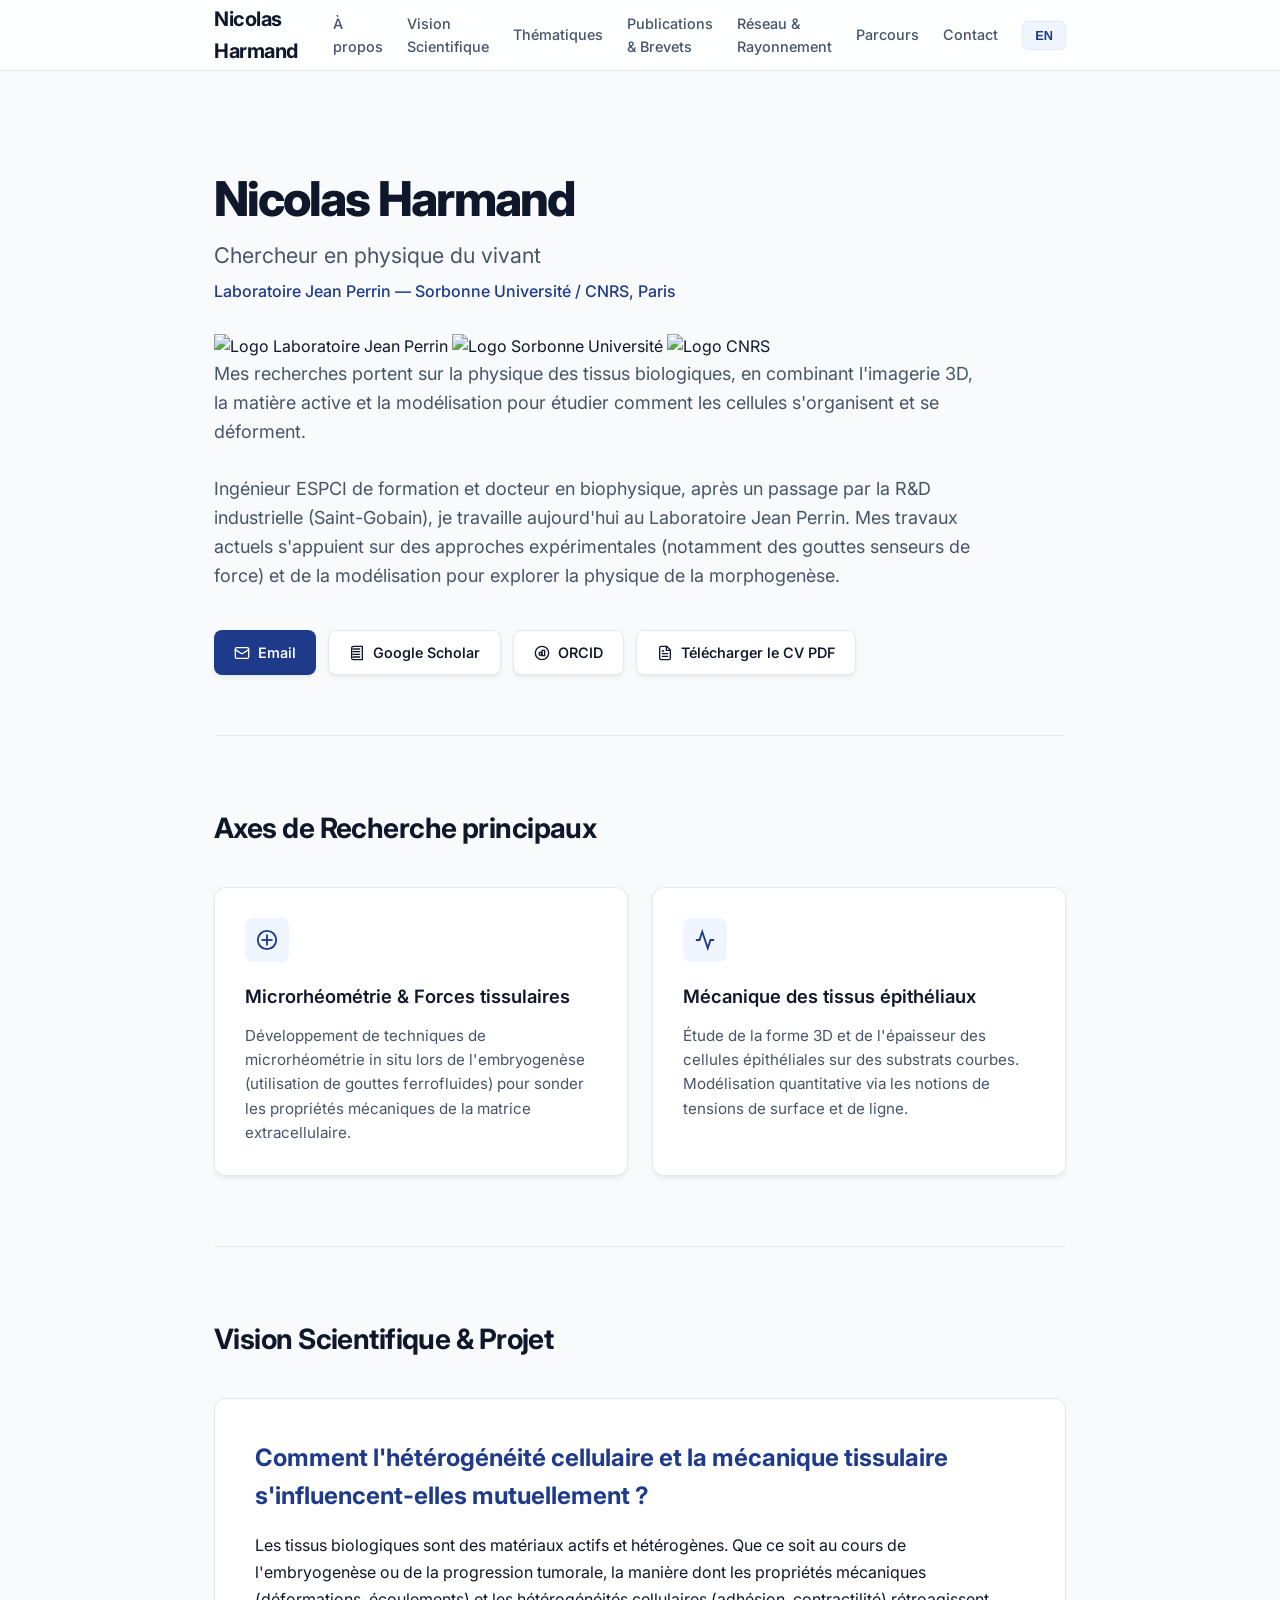
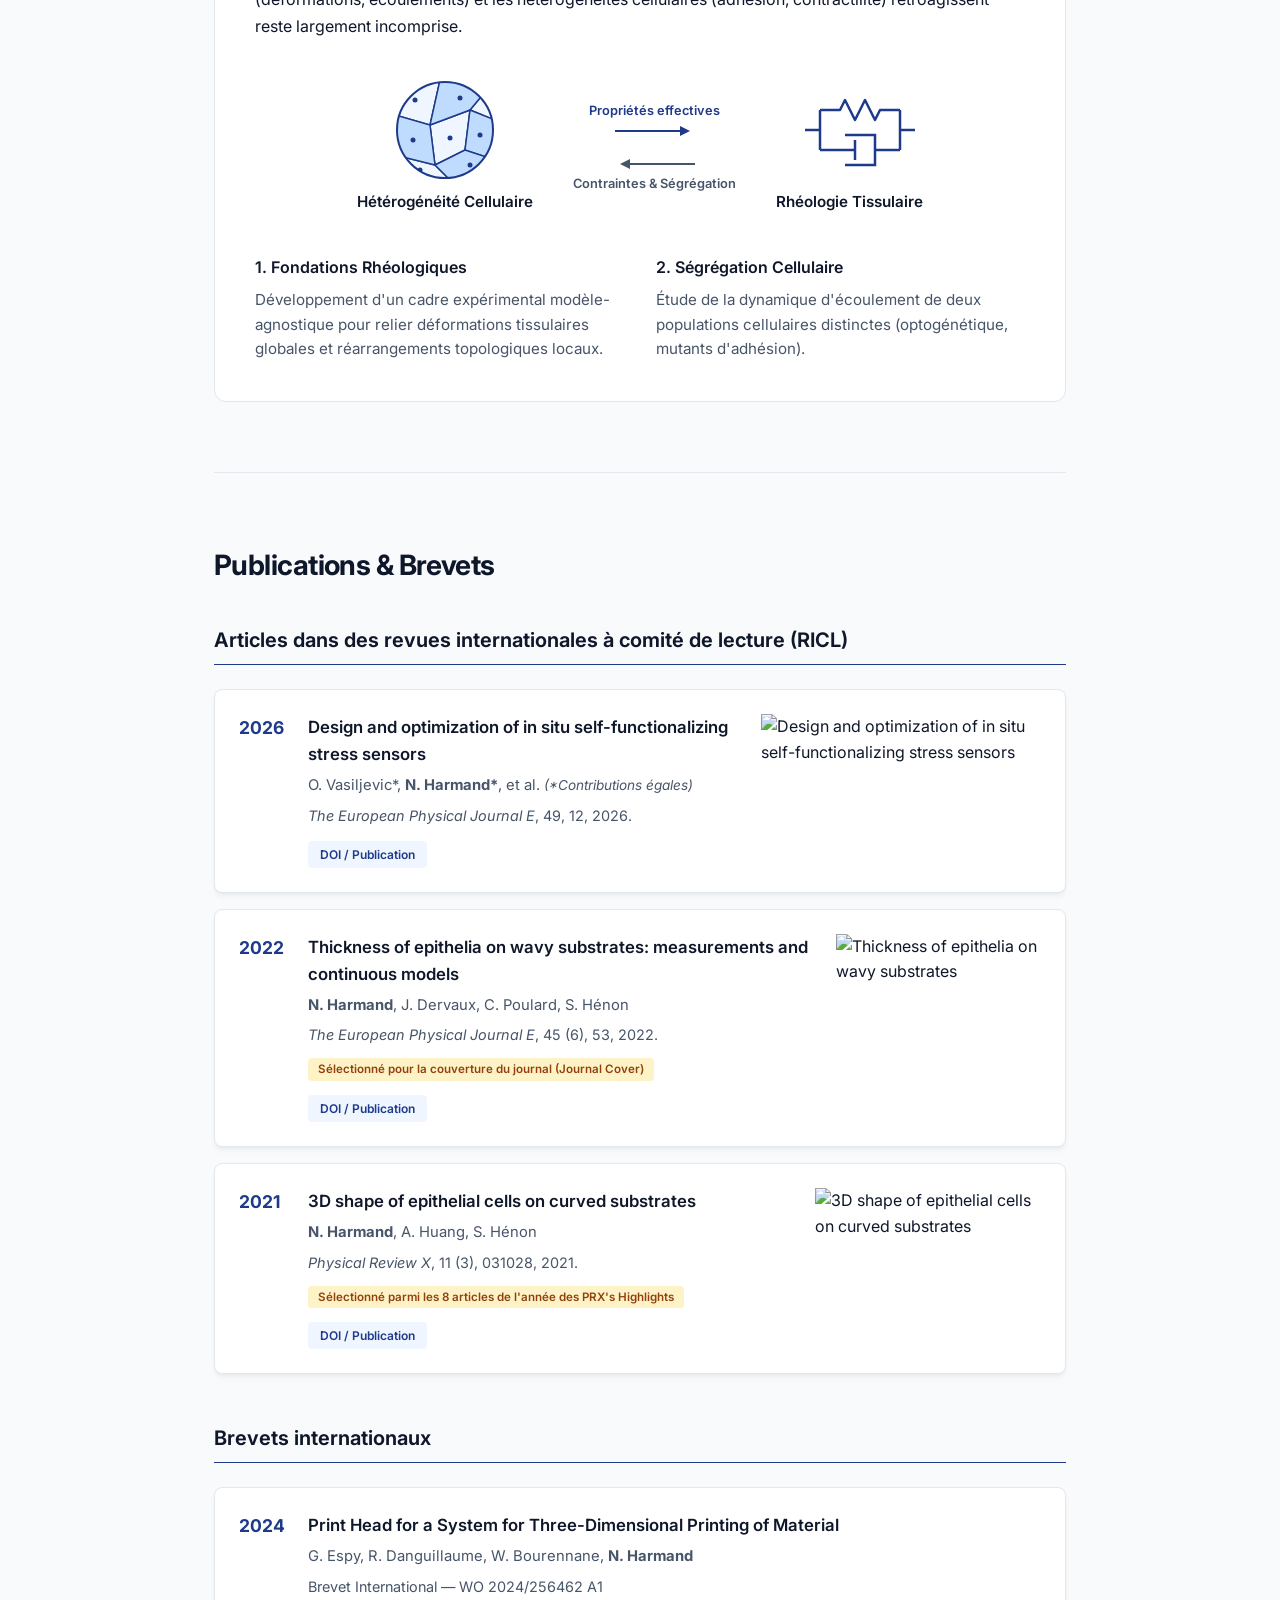
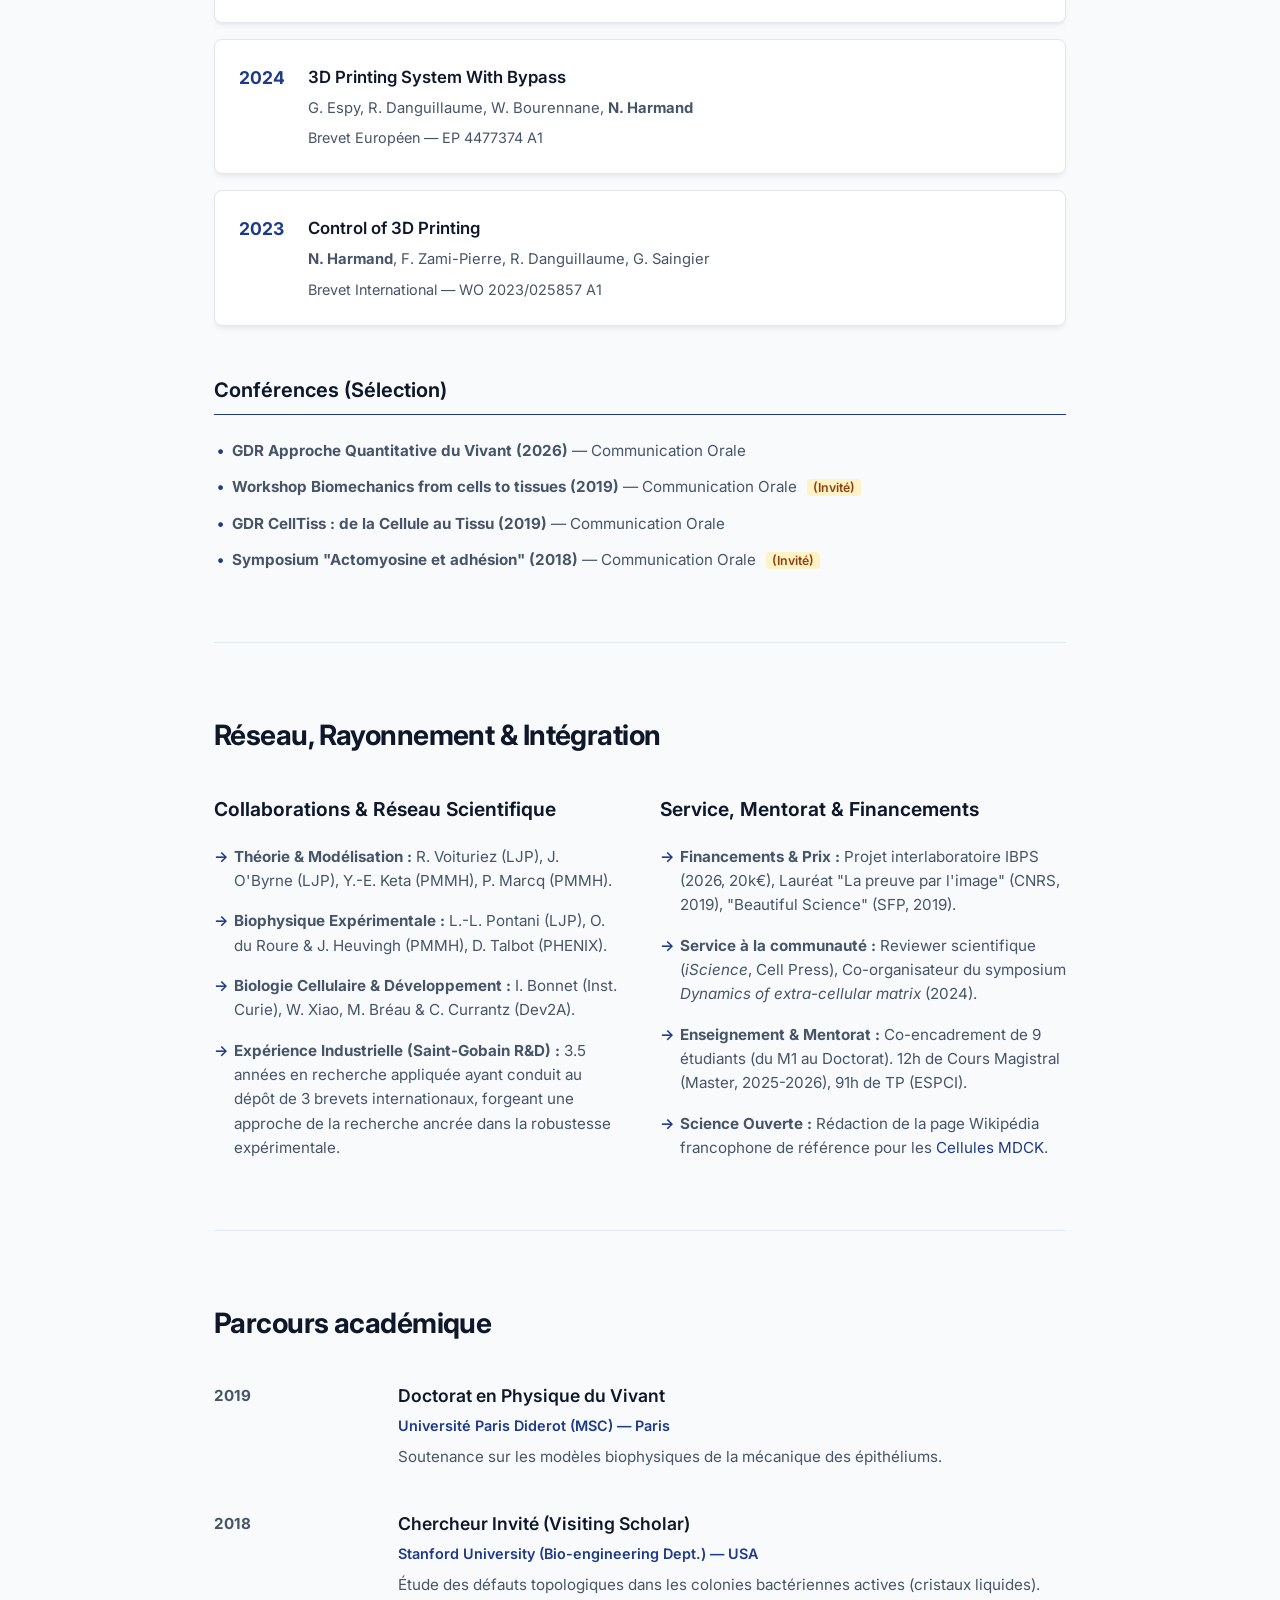
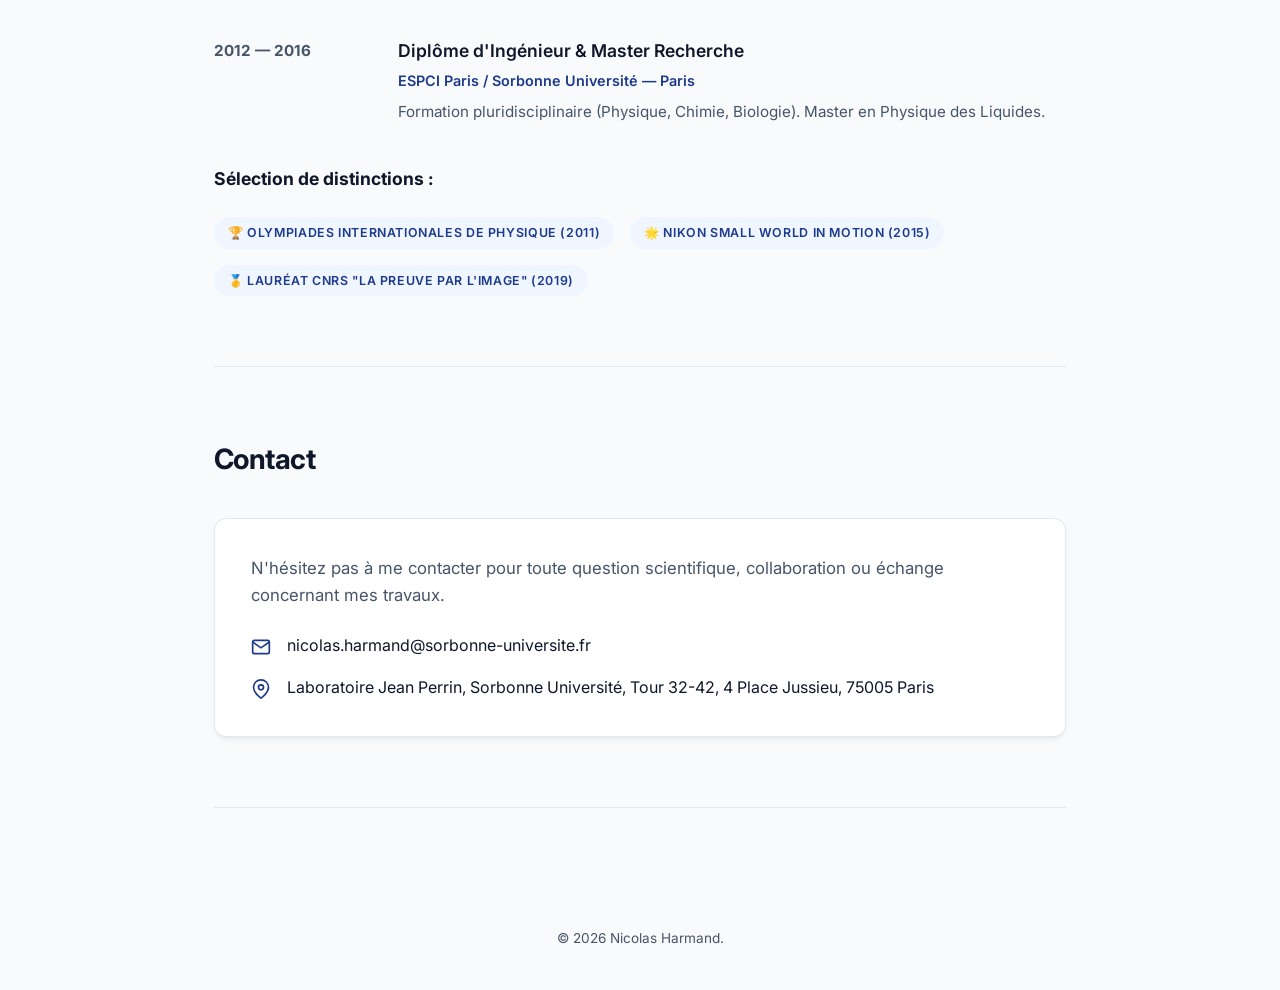
==== commit b85cb4cc: "Correction : Ton plus humble et déplacement du parcours en bas de page" ====
--- a/index.html
+++ b/index.html
@@ -3,9 +3,17 @@
 <head>
     <meta charset="UTF-8">
     <meta name="viewport" content="width=device-width, initial-scale=1.0">
+    
+    <!-- Désactive le cache agressif pour forcer les navigateurs à chercher la dernière version de l'HTML -->
+    <meta http-equiv="Cache-Control" content="no-cache, no-store, must-revalidate">
+    <meta http-equiv="Pragma" content="no-cache">
+    <meta http-equiv="Expires" content="0">
+
     <title>Nicolas Harmand — Chercheur en Biophysique & Matière Molle</title>
-    <meta name="description" content="Site académique de Nicolas Harmand, chercheur post-doctorant au Laboratoire Jean Perrin (Sorbonne Université / CNRS). Candidat CR CNRS Section 08.">
-    <link rel="stylesheet" href="style.css">
+    <meta name="description" content="Site académique de Nicolas Harmand, chercheur en biophysique, mécanobiologie & matière molle (Laboratoire Jean Perrin, Sorbonne Université / CNRS).">
+    
+    <!-- Versioning du fichier CSS : changez ?v=1.0.0 par ?v=1.0.1 (etc.) si vous modifiez style.css -->
+    <link rel="stylesheet" href="style.css?v=1.0.0">
     <!-- Google Fonts: Inter pour une esthétique épurée et moderne -->
     <link rel="preconnect" href="https://fonts.googleapis.com">
     <link rel="preconnect" href="https://fonts.gstatic.com" crossorigin>
@@ -22,21 +30,25 @@
                     <span class="lang-fr">À propos</span>
                     <span class="lang-en">About</span>
                 </a>
+                <a href="#vision" class="nav-link">
+                    <span class="lang-fr">Vision Scientifique</span>
+                    <span class="lang-en">Research Vision</span>
+                </a>
                 <a href="#research" class="nav-link">
-                    <span class="lang-fr">Recherche</span>
-                    <span class="lang-en">Research</span>
-                </a>
-                <a href="#cv" class="nav-link">
-                    <span class="lang-fr">Parcours</span>
-                    <span class="lang-en">Experience</span>
+                    <span class="lang-fr">Thématiques</span>
+                    <span class="lang-en">Themes</span>
                 </a>
                 <a href="#publications" class="nav-link">
                     <span class="lang-fr">Publications & Brevets</span>
                     <span class="lang-en">Publications & Patents</span>
                 </a>
-                <a href="#distinctions" class="nav-link">
-                    <span class="lang-fr">Distinctions</span>
-                    <span class="lang-en">Awards & Outreach</span>
+                <a href="#integration" class="nav-link">
+                    <span class="lang-fr">Réseau & Rayonnement</span>
+                    <span class="lang-en">Network & Outreach</span>
+                </a>
+                <a href="#journey" class="nav-link">
+                    <span class="lang-fr">Parcours</span>
+                    <span class="lang-en">Journey</span>
                 </a>
                 <a href="#contact" class="nav-link">Contact</a>
                 
@@ -53,25 +65,30 @@
         <!-- Section Hero / À propos -->
         <section id="about" class="hero-section">
             <div class="hero-text">
-                <span class="badge">
-                    <span class="lang-fr">Concours CR CNRS - Section 08</span>
-                    <span class="lang-en">CNRS CR Competition - Section 08</span>
-                </span>
-                
+
                 <h1>Nicolas Harmand</h1>
                 
                 <p class="subtitle">
-                    <span class="lang-fr">Chercheur Post-doctorant en Biophysique & Matière Molle</span>
-                    <span class="lang-en">Postdoctoral Researcher in Biophysics & Soft Matter</span>
+                    <span class="lang-fr">Chercheur en physique du vivant</span>
+                    <span class="lang-en">Researcher in Physics of Living Systems</span>
                 </p>
                 
                 <p class="institution">Laboratoire Jean Perrin — Sorbonne Université / CNRS, Paris</p>
                 
+                <!-- Logos Institutionnels -->
+                <div class="hero-logos">
+                    <img src="images/logo_LJP.png" alt="Logo Laboratoire Jean Perrin" class="inst-logo">
+                    <img src="images/LOGO_SU_HORIZ_SEUL_CMJN.jpg" alt="Logo Sorbonne Université" class="inst-logo">
+                    <img src="images/LOGO_CNRS_BLEU.png" alt="Logo CNRS" class="inst-logo">
+                </div>
+                
                 <p class="bio lang-fr">
-                    Je suis physicien de formation (diplômé de l'ESPCI Paris), spécialisé en biophysique et physique de la matière molle. Mes recherches se situent à l'interface entre la physique, l'ingénierie et la biologie cellulaire. J'étudie la <strong>mécanique cellulaire</strong> et <strong>tissulaire</strong> en concevant des outils de <strong>microrhéométrie</strong> et des <strong>capteurs de force physiques <em>in situ</em></strong>, tout en développant de nouvelles technologies d'<strong>impression 3D</strong> à haute résolution.
+                    Mes recherches portent sur la physique des tissus biologiques, en combinant l'imagerie 3D, la matière active et la modélisation pour étudier comment les cellules s'organisent et se déforment.<br><br>
+                    Ingénieur ESPCI de formation et docteur en biophysique, après un passage par la R&D industrielle (Saint-Gobain), je travaille aujourd'hui au Laboratoire Jean Perrin. Mes travaux actuels s'appuient sur des approches expérimentales (notamment des gouttes senseurs de force) et de la modélisation pour explorer la physique de la morphogenèse.
                 </p>
                 <p class="bio lang-en">
-                    I am a physicist by training (ESPCI Paris graduate), specializing in biophysics and soft matter physics. My research lies at the interface of physics, engineering, and cell biology. I study <strong>cell and tissue mechanics</strong> by designing <strong>in situ microrheometry</strong> tools and <strong>physical stress sensors</strong>, while developing novel high-resolution <strong>3D printing</strong> technologies.
+                    My research focuses on the physics of biological tissues, combining 3D imaging, active matter, and modeling to study how cells organize and deform.<br><br>
+                    With a background as an ESPCI engineer and a PhD in biophysics, followed by a period in industrial R&D (Saint-Gobain), I now work at the Laboratoire Jean Perrin. My current work combines experimental approaches (specifically force-sensing droplets) and modeling to explore the physics of morphogenesis.
                 </p>
 
                 <!-- Liens vers profils académiques -->
@@ -97,6 +114,7 @@
             </div>
         </section>
 
+
         <!-- Section Axes de Recherche -->
         <section id="research" class="section">
             <h2 class="section-title">
@@ -130,131 +148,128 @@
                     <p class="lang-en">Study of the 3D shape and thickness of epithelial cells on curved substrates. Quantitative modeling through surface and line tension concepts.</p>
                 </div>
 
-                <!-- Axe 3 -->
-                <div class="research-card">
-                    <div class="card-icon">
-                        <svg viewBox="0 0 24 24" fill="none" stroke="currentColor" stroke-width="2"><path d="M12 22V12h10"/><path d="M12 2H2v10"/><path d="M17 17m-3 0a3 3 0 1 0 6 0a3 3 0 1 0 -6 0"/><path d="M7 7m-3 0a3 3 0 1 0 6 0a3 3 0 1 0 -6 0"/></svg>
-                    </div>
-                    <h3>
-                        <span class="lang-fr">Microtechnologies & Impression 3D</span>
-                        <span class="lang-en">Microtechnologies & 3D Printing</span>
-                    </h3>
-                    <p class="lang-fr">Conception et brevetage de têtes d'impression 3D innovantes (systèmes de bypass, contrôle d'impression) et de capteurs de contraintes physiques auto-fonctionnalisables.</p>
-                    <p class="lang-en">Design and patenting of innovative 3D printing heads (bypass systems, print control) and self-functionalizing physical stress sensors.</p>
-                </div>
-            </div>
-        </section>
-
-        <!-- Section Parcours Professionnel & Formation -->
-        <section id="cv" class="section">
+
+            </div>
+        </section>
+
+        <!-- Section Vision Scientifique -->
+        <section id="vision" class="section">
             <h2 class="section-title">
-                <span class="lang-fr">Parcours & Formation</span>
-                <span class="lang-en">Experience & Education</span>
+                <span class="lang-fr">Vision Scientifique & Projet</span>
+                <span class="lang-en">Scientific Vision & Project</span>
             </h2>
             
-            <div class="timeline">
-                <div class="timeline-group">
-                    <h3 class="timeline-group-title">
-                        <span class="lang-fr">Recherche & R&D</span>
-                        <span class="lang-en">Research & R&D</span>
-                    </h3>
-                    
-                    <div class="timeline-item">
-                        <div class="time-period">
-                            <span class="lang-fr">2024 — Présent</span>
-                            <span class="lang-en">2024 — Present</span>
-                        </div>
-                        <div class="time-details">
-                            <h4>
-                                <span class="lang-fr">Post-doctorant</span>
-                                <span class="lang-en">Postdoctoral Researcher</span>
-                            </h4>
-                            <p class="location">Laboratoire Jean Perrin, Sorbonne Université, Paris</p>
-                            <p class="description lang-fr">Projet avec Léa-Laetitia Pontani. Microrhéométrie de la matrice extracellulaire lors de l'embryogenèse par l'utilisation de gouttes ferrofluides.</p>
-                            <p class="description lang-en">Project with Léa-Laetitia Pontani. Microrheometry of the extracellular matrix during embryogenesis using ferrofluid droplets.</p>
-                        </div>
-                    </div>
-
-                    <div class="timeline-item">
-                        <div class="time-period">2020 — 2024</div>
-                        <div class="time-details">
-                            <h4>
-                                <span class="lang-fr">Ingénieur de Recherche</span>
-                                <span class="lang-en">R&D Research Engineer</span>
-                            </h4>
-                            <p class="location">Saint-Gobain Recherche Paris, Aubervilliers</p>
-                            <p class="description lang-fr">Recherche industrielle sur la physique des procédés. Co-conception de 3 brevets déposés à l'international sur l'impression 3D.</p>
-                            <p class="description lang-en">Industrial research on process physics. Co-inventor of 3 international patents on 3D printing.</p>
-                        </div>
-                    </div>
-
-                    <div class="timeline-item">
-                        <div class="time-period">2016 — 2020</div>
-                        <div class="time-details">
-                            <h4>
-                                <span class="lang-fr">Doctorant & Contrat de Transition Post-doctorale</span>
-                                <span class="lang-en">PhD Candidate & Postdoctoral Transition Contract</span>
-                            </h4>
-                            <p class="location">Laboratoire Matière et Systèmes Complexes, Université Paris Cité</p>
-                            <p class="description lang-fr">Recherche doctorale sous la direction de Sylvie Hénon. Étude des tensions de surface et de ligne des formes cellulaires épithéliales.</p>
-                            <p class="description lang-en">Doctoral research supervised by Sylvie Hénon. Study of surface and line tensions in epithelial cell shapes.</p>
-                        </div>
-                    </div>
-                    
-                    <div class="timeline-item">
-                        <div class="time-period">2013 — 2016</div>
-                        <div class="time-details">
-                            <h4>
-                                <span class="lang-fr">Stages de Recherche de Master & Cursus</span>
-                                <span class="lang-en">Master's Research Internships & Coursework</span>
-                            </h4>
-                            <p class="location">Stanford University, CEA Valduc, University of Edinburgh</p>
-                            <p class="description lang-fr">Stages sur les défauts topologiques des colonies bactériennes (Stanford, dir. M. Prakash), le vieillissement mécanique de l'acier (CEA) et les tensions de surface eau-alcool (Edimbourg).</p>
-                            <p class="description lang-en">Internships on topological defects in bacterial colonies (Stanford, dir. M. Prakash), mechanical aging of stainless steel (CEA), and surface tension of water-alcohol mixtures (Edinburgh).</p>
-                        </div>
-                    </div>
-                </div>
-
-                <div class="timeline-group">
-                    <h3 class="timeline-group-title">
-                        <span class="lang-fr">Formation</span>
-                        <span class="lang-en">Education</span>
-                    </h3>
-                    
-                    <div class="timeline-item">
-                        <div class="time-period">2016 — 2019</div>
-                        <div class="time-details">
-                            <h4>
-                                <span class="lang-fr">Doctorant en Biophysique</span>
-                                <span class="lang-en">PhD in Biophysics</span>
-                            </h4>
-                            <p class="location">Université Paris Cité</p>
-                            <p class="description lang-fr">Thèse : <em>Pertinence et limites des tensions de surface et de ligne pour rendre compte des formes des cellules épithéliales</em>.</p>
-                            <p class="description lang-en">Thesis: <em>Relevance and limits of surface and line tensions for epithelial cell shapes</em>.</p>
-                        </div>
-                    </div>
-
-                    <div class="timeline-item">
-                        <div class="time-period">2015 — 2016</div>
-                        <div class="time-details">
-                            <h4>Master 2 ICFP (Interuniversitaire de Physique)</h4>
-                            <p class="location">ENS Paris, Sorbonne Université, Université Paris Cité</p>
-                            <p class="description lang-fr">Parcours <em>Soft Matter and Biological Physics</em>.</p>
-                            <p class="description lang-en"><em>Soft Matter and Biological Physics</em> track.</p>
-                        </div>
-                    </div>
-
-                    <div class="timeline-item">
-                        <div class="time-period">2012 — 2016</div>
-                        <div class="time-details">
-                            <h4>
-                                <span class="lang-fr">Diplôme d'Ingénieur de l'ESPCI Paris</span>
-                                <span class="lang-en">ESPCI Paris Engineering Degree</span>
-                            </h4>
-                            <p class="location">ESPCI Paris - PSL</p>
-                            <p class="description lang-fr">Majeure en Physique.</p>
-                            <p class="description lang-en">Physics major.</p>
-                        </div>
+            <div class="vision-container" style="background: var(--bg-secondary); padding: 2.5rem; border-radius: 12px; border: 1px solid var(--border);">
+                <h3 style="color: var(--accent); margin-bottom: 1rem; font-size: 1.5rem;">
+                    <span class="lang-fr">Comment l'hétérogénéité cellulaire et la mécanique tissulaire s'influencent-elles mutuellement ?</span>
+                    <span class="lang-en">How do cellular heterogeneity and tissue mechanics mutually influence each other?</span>
+                </h3>
+                <p class="lang-fr" style="margin-bottom: 1.5rem; line-height: 1.7;">
+                    Les tissus biologiques sont des matériaux actifs et hétérogènes. Que ce soit au cours de l'embryogenèse ou de la progression tumorale, la manière dont les propriétés mécaniques (déformations, écoulements) et les hétérogénéités cellulaires (adhésion, contractilité) rétroagissent reste largement incomprise.
+                </p>
+                <p class="lang-en" style="margin-bottom: 1.5rem; line-height: 1.7;">
+                    Biological tissues are active and heterogeneous materials. Whether during embryogenesis or tumor progression, the way mechanical properties (deformations, flows) and cellular heterogeneities (adhesion, contractility) feedback on each other remains largely misunderstood.
+                </p>
+                
+                <!-- Schéma interactif -->
+                <div style="display: flex; justify-content: center; align-items: center; margin: 2.5rem 0; flex-wrap: wrap; gap: 1.5rem;">
+                    <!-- Hétérogénéité Tissulaire -->
+                    <div style="display: flex; flex-direction: column; align-items: center;">
+                        <svg width="100" height="100" viewBox="0 0 100 100" style="margin-bottom: 10px; overflow: visible;">
+                            <defs>
+                                <clipPath id="tissueClip">
+                                    <circle cx="50" cy="50" r="48" />
+                                </clipPath>
+                            </defs>
+                            <g clip-path="url(#tissueClip)">
+                                <!-- Cellules irrégulières - Population 1 -->
+                                <path d="M0 0 L45 0 L35 45 L0 35 Z" fill="#eff6ff" stroke="var(--accent)" stroke-width="1.5"/>
+                                <circle cx="20" cy="20" r="2.5" fill="var(--accent)"/>
+                                <path d="M100 0 L100 40 L75 30 Z" fill="#eff6ff" stroke="var(--accent)" stroke-width="1.5"/>
+                                <circle cx="90" cy="20" r="2.5" fill="var(--accent)"/>
+                                <path d="M35 45 L75 30 L70 70 L40 85 Z" fill="#eff6ff" stroke="var(--accent)" stroke-width="1.5"/>
+                                <circle cx="55" cy="58" r="2.5" fill="var(--accent)"/>
+                                <path d="M0 75 L40 85 L55 100 L0 100 Z" fill="#eff6ff" stroke="var(--accent)" stroke-width="1.5"/>
+                                <circle cx="25" cy="90" r="2.5" fill="var(--accent)"/>
+                                
+                                <!-- Cellules irrégulières - Population 2 -->
+                                <path d="M45 0 L100 0 L75 30 L35 45 Z" fill="#bfdbfe" stroke="var(--accent)" stroke-width="1.5"/>
+                                <circle cx="65" cy="18" r="2.5" fill="var(--accent)"/>
+                                <path d="M0 35 L35 45 L40 85 L0 75 Z" fill="#bfdbfe" stroke="var(--accent)" stroke-width="1.5"/>
+                                <circle cx="18" cy="60" r="2.5" fill="var(--accent)"/>
+                                <path d="M75 30 L100 40 L100 80 L70 70 Z" fill="#bfdbfe" stroke="var(--accent)" stroke-width="1.5"/>
+                                <circle cx="85" cy="55" r="2.5" fill="var(--accent)"/>
+                                <path d="M40 85 L70 70 L100 80 L100 100 L55 100 Z" fill="#bfdbfe" stroke="var(--accent)" stroke-width="1.5"/>
+                                <circle cx="75" cy="85" r="2.5" fill="var(--accent)"/>
+                            </g>
+                            <circle cx="50" cy="50" r="48" fill="none" stroke="var(--accent)" stroke-width="2"/>
+                        </svg>
+                        <p style="font-weight: 600; font-size: 0.95rem; color: var(--text-primary); text-align: center;">
+                            <span class="lang-fr">Hétérogénéité Cellulaire</span>
+                            <span class="lang-en">Cellular Heterogeneity</span>
+                        </p>
+                    </div>
+
+                    <!-- Flèches d'interdépendance -->
+                    <div style="display: flex; flex-direction: column; align-items: center; gap: 0.8rem; margin: 0 1rem;">
+                        <div style="display: flex; flex-direction: column; align-items: center; color: var(--accent);">
+                            <span style="font-size: 0.8rem; font-weight: 600;" class="lang-fr">Propriétés effectives</span>
+                            <span style="font-size: 0.8rem; font-weight: 600;" class="lang-en">Effective properties</span>
+                            <svg width="80" height="20" viewBox="0 0 80 20">
+                                <line x1="0" y1="10" x2="70" y2="10" stroke="currentColor" stroke-width="2"/>
+                                <polygon points="65,5 75,10 65,15" fill="currentColor"/>
+                            </svg>
+                        </div>
+                        <div style="display: flex; flex-direction: column; align-items: center; color: var(--text-secondary);">
+                            <svg width="80" height="20" viewBox="0 0 80 20">
+                                <line x1="10" y1="10" x2="80" y2="10" stroke="currentColor" stroke-width="2"/>
+                                <polygon points="15,5 5,10 15,15" fill="currentColor"/>
+                            </svg>
+                            <span style="font-size: 0.8rem; font-weight: 600;" class="lang-fr">Contraintes & Ségrégation</span>
+                            <span style="font-size: 0.8rem; font-weight: 600;" class="lang-en">Stresses & Segregation</span>
+                        </div>
+                    </div>
+
+                    <!-- Rhéologie -->
+                    <div style="display: flex; flex-direction: column; align-items: center;">
+                        <svg width="100" height="100" viewBox="0 0 100 100" style="margin-bottom: 10px; overflow: visible;">
+                            <!-- Modèle de Kelvin-Voigt symbolique (Ressort et Amortisseur) -->
+                            <!-- Ressort -->
+                            <path d="M20 30 L40 30 L45 20 L55 40 L65 20 L75 40 L80 30 L100 30" fill="none" stroke="var(--accent)" stroke-width="2.5" stroke-linejoin="round"/>
+                            <!-- Amortisseur -->
+                            <path d="M20 70 L55 70" fill="none" stroke="var(--accent)" stroke-width="2.5"/>
+                            <path d="M55 60 L55 80" fill="none" stroke="var(--accent)" stroke-width="2.5"/>
+                            <path d="M45 55 L75 55 L75 85 L45 85" fill="none" stroke="var(--accent)" stroke-width="2.5"/>
+                            <path d="M75 70 L100 70" fill="none" stroke="var(--accent)" stroke-width="2.5"/>
+                            <!-- Connexions -->
+                            <line x1="20" y1="30" x2="20" y2="70" stroke="var(--accent)" stroke-width="2.5"/>
+                            <line x1="100" y1="30" x2="100" y2="70" stroke="var(--accent)" stroke-width="2.5"/>
+                            <line x1="5" y1="50" x2="20" y2="50" stroke="var(--accent)" stroke-width="2.5"/>
+                            <line x1="100" y1="50" x2="115" y2="50" stroke="var(--accent)" stroke-width="2.5"/>
+                        </svg>
+                        <p style="font-weight: 600; font-size: 0.95rem; color: var(--text-primary); text-align: center;">
+                            <span class="lang-fr">Rhéologie Tissulaire</span>
+                            <span class="lang-en">Tissue Rheology</span>
+                        </p>
+                    </div>
+                </div>
+                
+                <div class="vision-grid" style="display: grid; grid-template-columns: repeat(auto-fit, minmax(250px, 1fr)); gap: 2rem;">
+                    <div class="vision-item">
+                        <h4 style="margin-bottom: 0.5rem; font-weight: 600;">
+                            <span class="lang-fr">1. Fondations Rhéologiques</span>
+                            <span class="lang-en">1. Rheological Foundations</span>
+                        </h4>
+                        <p class="lang-fr" style="font-size: 0.95rem; color: var(--text-secondary);">Développement d'un cadre expérimental modèle-agnostique pour relier déformations tissulaires globales et réarrangements topologiques locaux.</p>
+                        <p class="lang-en" style="font-size: 0.95rem; color: var(--text-secondary);">Development of a model-agnostic experimental framework linking global tissue deformations to local topological rearrangements.</p>
+                    </div>
+                    <div class="vision-item">
+                        <h4 style="margin-bottom: 0.5rem; font-weight: 600;">
+                            <span class="lang-fr">2. Ségrégation Cellulaire</span>
+                            <span class="lang-en">2. Cell Segregation</span>
+                        </h4>
+                        <p class="lang-fr" style="font-size: 0.95rem; color: var(--text-secondary);">Étude de la dynamique d'écoulement de deux populations cellulaires distinctes (optogénétique, mutants d'adhésion).</p>
+                        <p class="lang-en" style="font-size: 0.95rem; color: var(--text-secondary);">Study of the flow dynamics of two distinct cellular populations (optogenetics, adhesion mutants).</p>
                     </div>
                 </div>
             </div>
@@ -262,7 +277,10 @@
 
         <!-- Section Publications & Brevets -->
         <section id="publications" class="section">
-            <h2 class="section-title">Publications & Brevets</h2>
+            <h2 class="section-title">
+                <span class="lang-fr">Publications & Brevets</span>
+                <span class="lang-en">Publications & Patents</span>
+            </h2>
             
             <div class="publication-group">
                 <h3 class="group-title">
@@ -281,8 +299,11 @@
                             </p>
                             <p class="pub-journal"><em>The European Physical Journal E</em>, 49, 12, 2026.</p>
                             <div class="pub-links">
-                                <a href="https://doi.org/10.1140/epje" target="_blank" rel="noopener" class="pub-link-btn">DOI / Publication</a>
+                                <a href="https://doi.org/10.1140/epje/s10189-025-00550-y" target="_blank" rel="noopener" class="pub-link-btn">DOI / Publication</a>
                             </div>
+                        </div>
+                        <div class="pub-image-container">
+                            <img src="images/stress_sensors.jpg" alt="Design and optimization of in situ self-functionalizing stress sensors" class="pub-image">
                         </div>
                     </div>
 
@@ -296,8 +317,11 @@
                             <span class="highlight-tag lang-fr">Sélectionné pour la couverture du journal (Journal Cover)</span>
                             <span class="highlight-tag lang-en">Selected for the journal cover</span>
                             <div class="pub-links">
-                                <a href="https://doi.org/10.1140/epje/s10189-022-00206-z" target="_blank" rel="noopener" class="pub-link-btn">DOI / Publication</a>
+                                <a href="https://doi.org/10.1140/epje/s10189-022-00206-1" target="_blank" rel="noopener" class="pub-link-btn">DOI / Publication</a>
                             </div>
+                        </div>
+                        <div class="pub-image-container">
+                            <img src="images/epithelia_thickness.jpg" alt="Thickness of epithelia on wavy substrates" class="pub-image">
                         </div>
                     </div>
 
@@ -314,6 +338,9 @@
                                 <a href="https://doi.org/10.1103/PhysRevX.11.031028" target="_blank" rel="noopener" class="pub-link-btn">DOI / Publication</a>
                             </div>
                         </div>
+                        <div class="pub-image-container">
+                            <img src="images/epithelia_shape.jpg" alt="3D shape of epithelial cells on curved substrates" class="pub-image">
+                        </div>
                     </div>
                 </div>
             </div>
@@ -330,8 +357,8 @@
                         <div class="pub-details">
                             <h4 class="pub-title">Print Head for a System for Three-Dimensional Printing of Material</h4>
                             <p class="pub-authors">G. Espy, R. Danguillaume, W. Bourennane, <strong>N. Harmand</strong></p>
-                            <p class="pub-journal lang-fr">Brevet International — WO 2024/256462 A1 (déposé lors des travaux chez Saint-Gobain)</p>
-                            <p class="pub-journal lang-en">International Patent — WO 2024/256462 A1 (filed during work at Saint-Gobain)</p>
+                            <p class="pub-journal lang-fr">Brevet International — WO 2024/256462 A1 </p>
+                            <p class="pub-journal lang-en">International Patent — WO 2024/256462 A1 </p>
                         </div>
                     </div>
 
@@ -389,54 +416,110 @@
             </div>
         </section>
 
-        <!-- Section Distinctions et Rayonnement -->
-        <section id="distinctions" class="section">
+        <!-- Section Rayonnement et Intégration -->
+        <section id="integration" class="section">
             <h2 class="section-title">
-                <span class="lang-fr">Distinctions, Rayonnement & Enseignement</span>
-                <span class="lang-en">Awards, Outreach & Teaching</span>
+                <span class="lang-fr">Réseau, Rayonnement & Intégration</span>
+                <span class="lang-en">Network, Outreach & Integration</span>
             </h2>
             <div class="distinctions-container">
                 
                 <div class="dist-column">
                     <h3>
-                        <span class="lang-fr">Prix & Financements</span>
-                        <span class="lang-en">Awards & Funding</span>
+                        <span class="lang-fr">Collaborations & Réseau Scientifique</span>
+                        <span class="lang-en">Collaborations & Scientific Network</span>
                     </h3>
                     <ul class="bullet-list lang-fr">
-                        <li><strong>Projet interlaboratoire IBPS (2026)</strong> : Financement de 20k€ pour 2026-2027.</li>
-                        <li><strong>Lauréat du concours d'images scientifiques "La preuve par l'image" (2019)</strong> : Exposition à la Cité des sciences et de l'industrie (CNRS).</li>
-                        <li><strong>Lauréat du concours d'images "Beautiful Science" (2019)</strong> : Société Française de Physique (SFP).</li>
-                        <li><strong>Nikon Small World in Motion (2015)</strong> : Prix pour la capture vidéo de mouvements de cyanobactéries.</li>
-                        <li><strong>Olympiades Internationales de Physique (2011)</strong> : Top 10 des finalistes nationaux.</li>
+                        <li><strong>Théorie & Modélisation :</strong> R. Voituriez (LJP), J. O'Byrne (LJP), Y.-E. Keta (PMMH), P. Marcq (PMMH).</li>
+                        <li><strong>Biophysique Expérimentale :</strong> L.-L. Pontani (LJP), O. du Roure & J. Heuvingh (PMMH), D. Talbot (PHENIX).</li>
+                        <li><strong>Biologie Cellulaire & Développement :</strong> I. Bonnet (Inst. Curie), W. Xiao, M. Bréau & C. Currantz (Dev2A).</li>
+                        <li><strong>Expérience Industrielle (Saint-Gobain R&D) :</strong> 3.5 années en recherche appliquée ayant conduit au dépôt de 3 brevets internationaux, forgeant une approche de la recherche ancrée dans la robustesse expérimentale.</li>
                     </ul>
                     <ul class="bullet-list lang-en">
-                        <li><strong>IBPS inter-laboratory project (2026)</strong>: €20k funding for 2026-2027.</li>
-                        <li><strong>Winner of "La preuve par l'image" scientific image competition (2019)</strong>: Exhibited at Cité des Sciences et de l'Industrie (CNRS).</li>
-                        <li><strong>Winner of "Beautiful Science" image competition (2019)</strong>: French Physical Society (SFP).</li>
-                        <li><strong>Nikon Small World in Motion (2015)</strong>: Award for video capture of cyanobacteria movement.</li>
-                        <li><strong>International Physics Olympiads (2011)</strong>: Top 10 national finalists.</li>
+                        <li><strong>Theory & Modeling:</strong> R. Voituriez (LJP), J. O'Byrne (LJP), Y.-E. Keta (PMMH), P. Marcq (PMMH).</li>
+                        <li><strong>Experimental Biophysics:</strong> L.-L. Pontani (LJP), O. du Roure & J. Heuvingh (PMMH), D. Talbot (PHENIX).</li>
+                        <li><strong>Cellular & Developmental Biology:</strong> I. Bonnet (Inst. Curie), W. Xiao, M. Bréau & C. Currantz (Dev2A).</li>
+                        <li><strong>Industrial Experience (Saint-Gobain R&D):</strong> 3.5 years in applied research leading to 3 international patents, forging a research approach rooted in experimental robustness.</li>
                     </ul>
                 </div>
 
                 <div class="dist-column">
                     <h3>
-                        <span class="lang-fr">Rayonnement & Responsabilités</span>
-                        <span class="lang-en">Outreach & Responsibilities</span>
+                        <span class="lang-fr">Service, Mentorat & Financements</span>
+                        <span class="lang-en">Service, Mentoring & Funding</span>
                     </h3>
                     <ul class="bullet-list lang-fr">
-                        <li><strong>Reviewer scientifique</strong> pour <em>iScience</em> (Cell Press, 2024).</li>
-                        <li><strong>Co-organisateur de symposium</strong> : *Dynamics of extra-cellular matrix: Insights Into Force Transmission and Microenvironment Regulation* (2024).</li>
-                        <li><strong>Créateur de contenus de vulgarisation</strong> : Rédaction de la page Wikipédia francophone de référence pour les <a href="https://fr.wikipedia.org/wiki/Cellule_MDCK" target="_blank" rel="noopener">Cellules MDCK</a>.</li>
-                        <li><strong>Enseignement & Encadrement</strong> : 12h de Cours Magistral de Master (Biophysique/Mécanobiologie, 2025-2026), 91h de TP Matlab (ESPCI), et co-encadrement de 9 étudiants (du M1 aux doctorants).</li>
+                        <li><strong>Financements & Prix :</strong> Projet interlaboratoire IBPS (2026, 20k€), Lauréat "La preuve par l'image" (CNRS, 2019), "Beautiful Science" (SFP, 2019).</li>
+                        <li><strong>Service à la communauté :</strong> Reviewer scientifique (<em>iScience</em>, Cell Press), Co-organisateur du symposium <em>Dynamics of extra-cellular matrix</em> (2024).</li>
+                        <li><strong>Enseignement & Mentorat :</strong> Co-encadrement de 9 étudiants (du M1 au Doctorat). 12h de Cours Magistral (Master, 2025-2026), 91h de TP (ESPCI).</li>
+                        <li><strong>Science Ouverte :</strong> Rédaction de la page Wikipédia francophone de référence pour les <a href="https://fr.wikipedia.org/wiki/Cellule_MDCK" target="_blank" rel="noopener">Cellules MDCK</a>.</li>
                     </ul>
                     <ul class="bullet-list lang-en">
-                        <li><strong>Scientific reviewer</strong> for <em>iScience</em> (Cell Press, 2024).</li>
-                        <li><strong>Symposium co-organizer</strong>: *Dynamics of extra-cellular matrix: Insights Into Force Transmission and Microenvironment Regulation* (2024).</li>
-                        <li><strong>Science outreach creator</strong>: Redacted the reference French Wikipedia page for <a href="https://fr.wikipedia.org/wiki/Cellule_MDCK" target="_blank" rel="noopener">MDCK cells</a>.</li>
-                        <li><strong>Teaching & Mentoring</strong>: 12h of Master's Lecture Courses (Biophysics/Mechanobiology, 2025-2026), 91h of Matlab tutorials (ESPCI), and co-mentoring of 9 students (from M1 to PhD).</li>
+                        <li><strong>Funding & Awards:</strong> IBPS inter-laboratory project (2026, €20k), Winner "La preuve par l'image" (CNRS, 2019), "Beautiful Science" (SFP, 2019).</li>
+                        <li><strong>Community Service:</strong> Scientific reviewer (<em>iScience</em>, Cell Press), Co-organizer of the <em>Dynamics of extra-cellular matrix</em> symposium (2024).</li>
+                        <li><strong>Teaching & Mentoring:</strong> Co-mentoring of 9 students (from M1 to PhD). 12h of Master's Lectures (2025-2026), 91h of practicals (ESPCI).</li>
+                        <li><strong>Open Science:</strong> Redacted the reference French Wikipedia page for <a href="https://fr.wikipedia.org/wiki/Cellule_MDCK" target="_blank" rel="noopener">MDCK cells</a>.</li>
                     </ul>
                 </div>
 
+            </div>
+        </section>
+
+        <!-- Section Parcours Académique -->
+        <section id="journey" class="section">
+            <h2 class="section-title">
+                <span class="lang-fr">Parcours académique</span>
+                <span class="lang-en">Academic Journey</span>
+            </h2>
+            <div class="timeline">
+                <div class="timeline-item">
+                    <span class="time-period">2019</span>
+                    <div class="time-details">
+                        <h4>
+                            <span class="lang-fr">Doctorat en Physique du Vivant</span>
+                            <span class="lang-en">PhD in Physics of Living Systems</span>
+                        </h4>
+                        <p class="location">Université Paris Diderot (MSC) — Paris</p>
+                        <p class="description lang-fr">Soutenance sur les modèles biophysiques de la mécanique des épithéliums.</p>
+                        <p class="description lang-en">Defense on biophysical models of epithelial mechanics.</p>
+                    </div>
+                </div>
+                <div class="timeline-item">
+                    <span class="time-period">2018</span>
+                    <div class="time-details">
+                        <h4>
+                            <span class="lang-fr">Chercheur Invité (Visiting Scholar)</span>
+                            <span class="lang-en">Visiting Scholar</span>
+                        </h4>
+                        <p class="location">Stanford University (Bio-engineering Dept.) — USA</p>
+                        <p class="description lang-fr">Étude des défauts topologiques dans les colonies bactériennes actives (cristaux liquides).</p>
+                        <p class="description lang-en">Study of topological defects in active bacterial colonies (liquid crystals).</p>
+                    </div>
+                </div>
+                <div class="timeline-item">
+                    <span class="time-period">2012 — 2016</span>
+                    <div class="time-details">
+                        <h4>
+                            <span class="lang-fr">Diplôme d'Ingénieur & Master Recherche</span>
+                            <span class="lang-en">Engineering Degree & Research MSc</span>
+                        </h4>
+                        <p class="location">ESPCI Paris / Sorbonne Université — Paris</p>
+                        <p class="description lang-fr">Formation pluridisciplinaire (Physique, Chimie, Biologie). Master en Physique des Liquides.</p>
+                        <p class="description lang-en">Multidisciplinary training (Physics, Chemistry, Biology). Master's in Physics of Liquids.</p>
+                    </div>
+                </div>
+            </div>
+            
+            <div style="margin-top: 2.5rem;">
+                <h4 style="margin-bottom: 1.5rem; color: var(--text-primary); font-size: 1.1rem;">
+                    <span class="lang-fr">Sélection de distinctions :</span>
+                    <span class="lang-en">Selected Distinctions:</span>
+                </h4>
+                <div style="display: flex; gap: 1rem; flex-wrap: wrap;">
+                    <span class="badge" style="margin-bottom:0;">🏆 Olympiades Internationales de Physique (2011)</span>
+                    <span class="badge" style="margin-bottom:0;">🌟 Nikon Small World in Motion (2015)</span>
+                    <span class="badge" style="margin-bottom:0;">🥇 Lauréat CNRS "La preuve par l'image" (2019)</span>
+                </div>
             </div>
         </section>
 
@@ -472,8 +555,8 @@
             en: "Nicolas Harmand — Researcher in Biophysics & Soft Matter"
         };
         const descriptions = {
-            fr: "Site académique de Nicolas Harmand, chercheur post-doctorant au Laboratoire Jean Perrin (Sorbonne Université / CNRS). Candidat CR CNRS Section 08.",
-            en: "Academic website of Nicolas Harmand, postdoctoral researcher at Laboratoire Jean Perrin (Sorbonne Université / CNRS). CNRS CR Section 08 candidate."
+            fr: "Site académique de Nicolas Harmand, chercheur en biophysique, mécanobiologie & matière molle (Laboratoire Jean Perrin, Sorbonne Université / CNRS).",
+            en: "Academic website of Nicolas Harmand, researcher in biophysics, mechanobiology & soft matter (Laboratoire Jean Perrin, Sorbonne Université / CNRS)."
         };
 
         const toggleLangBtn = document.getElementById('lang-toggle');
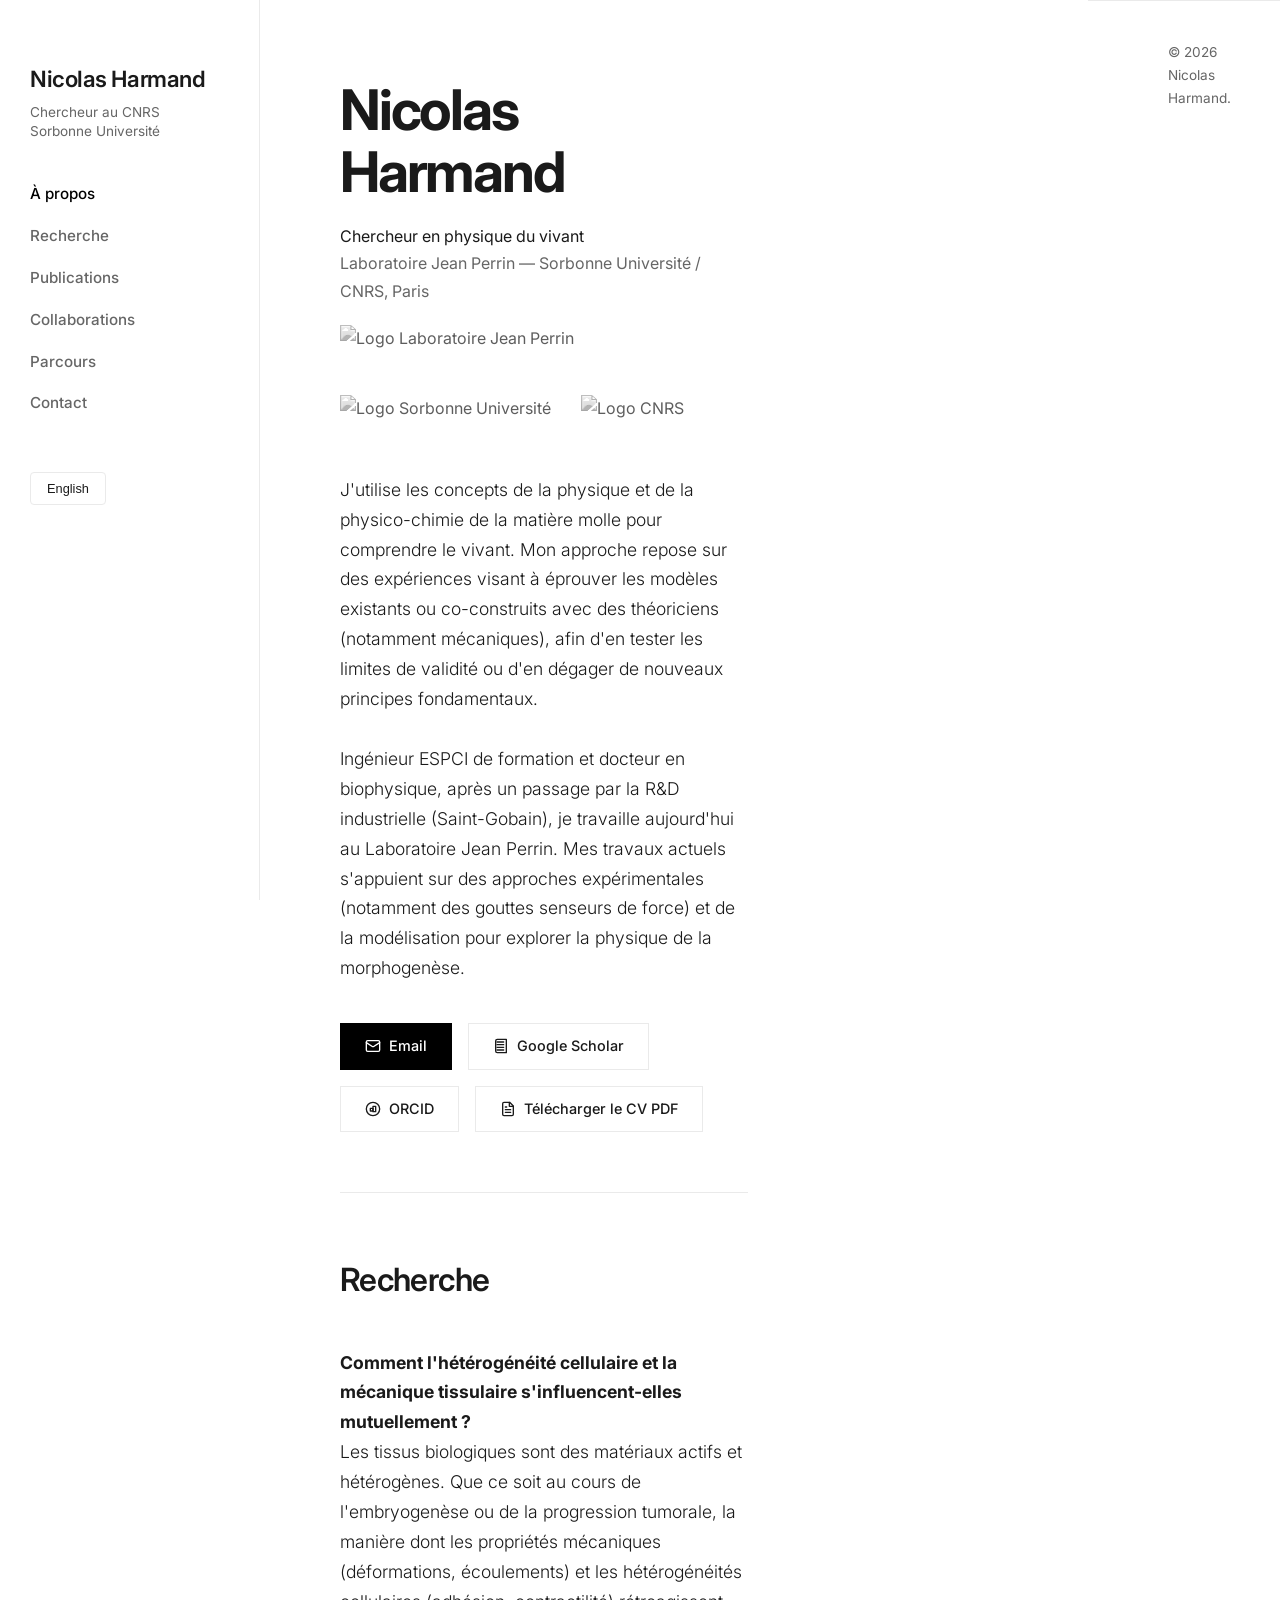
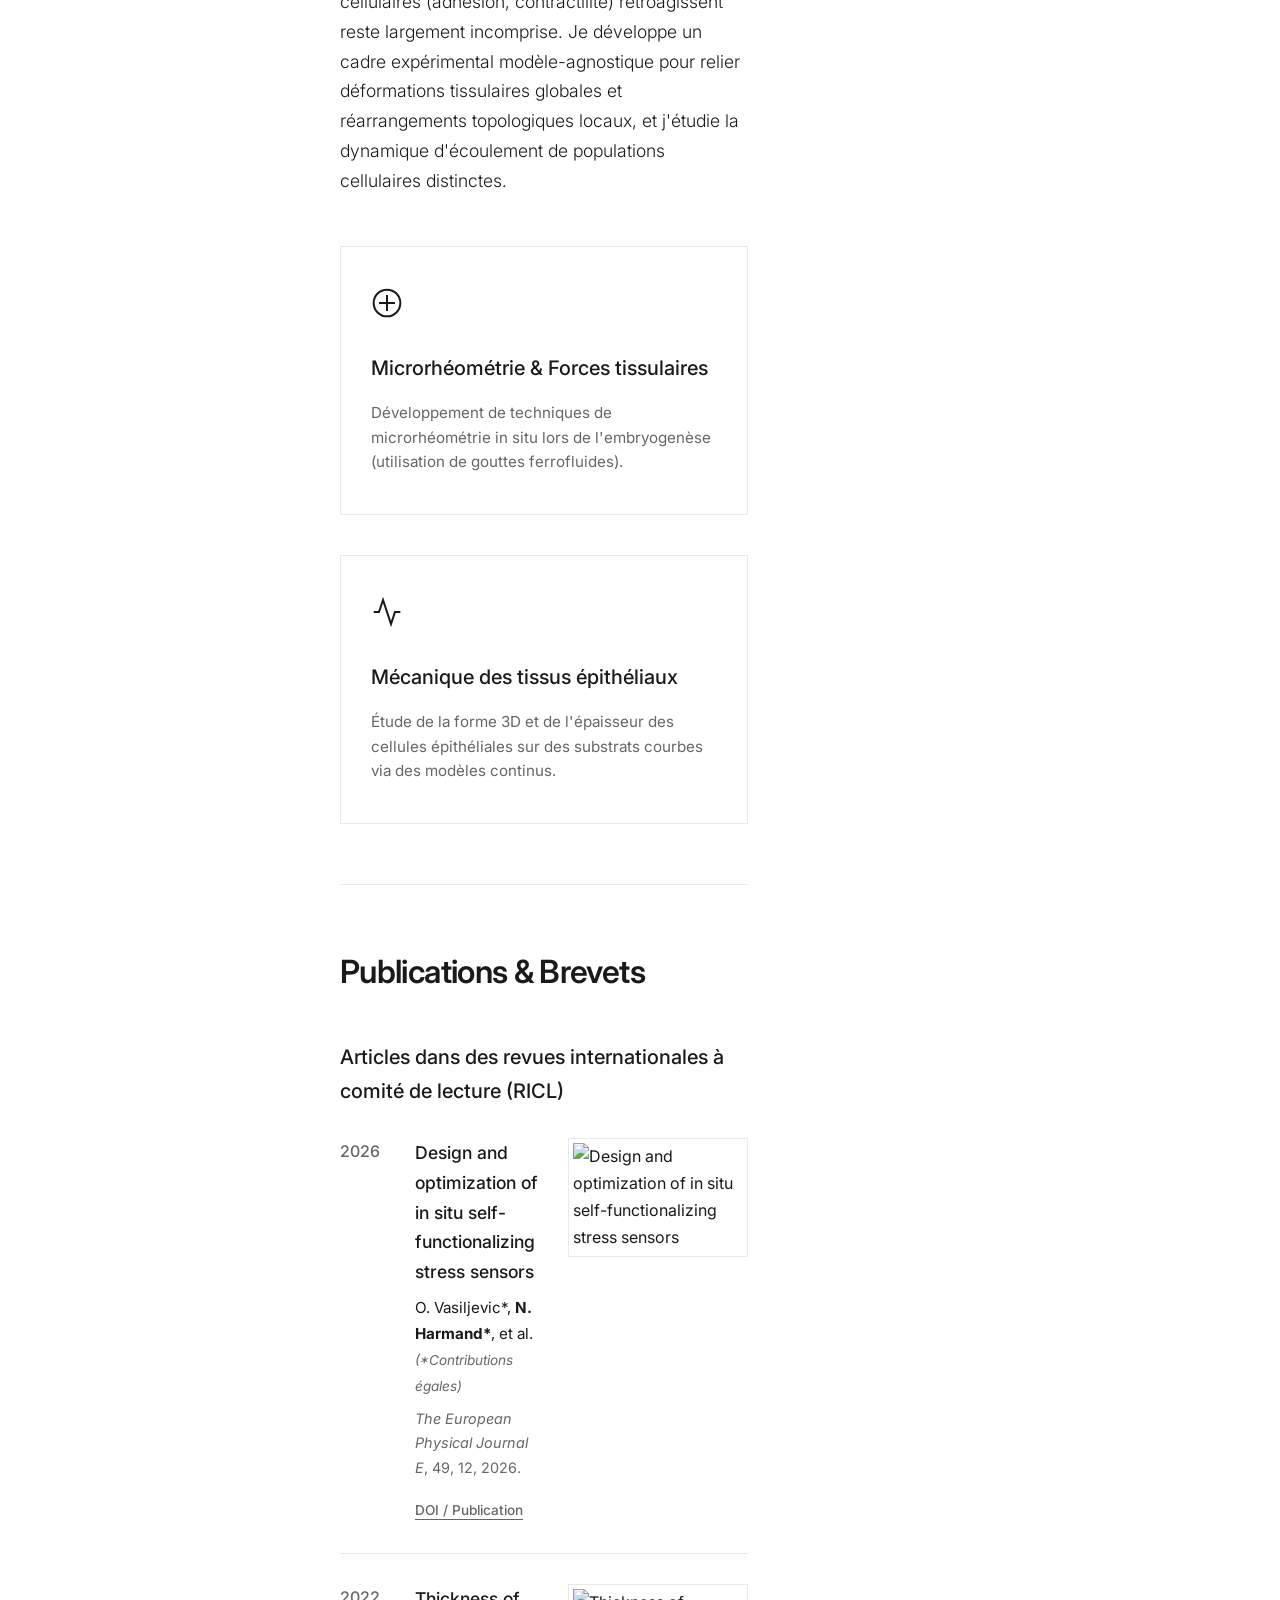
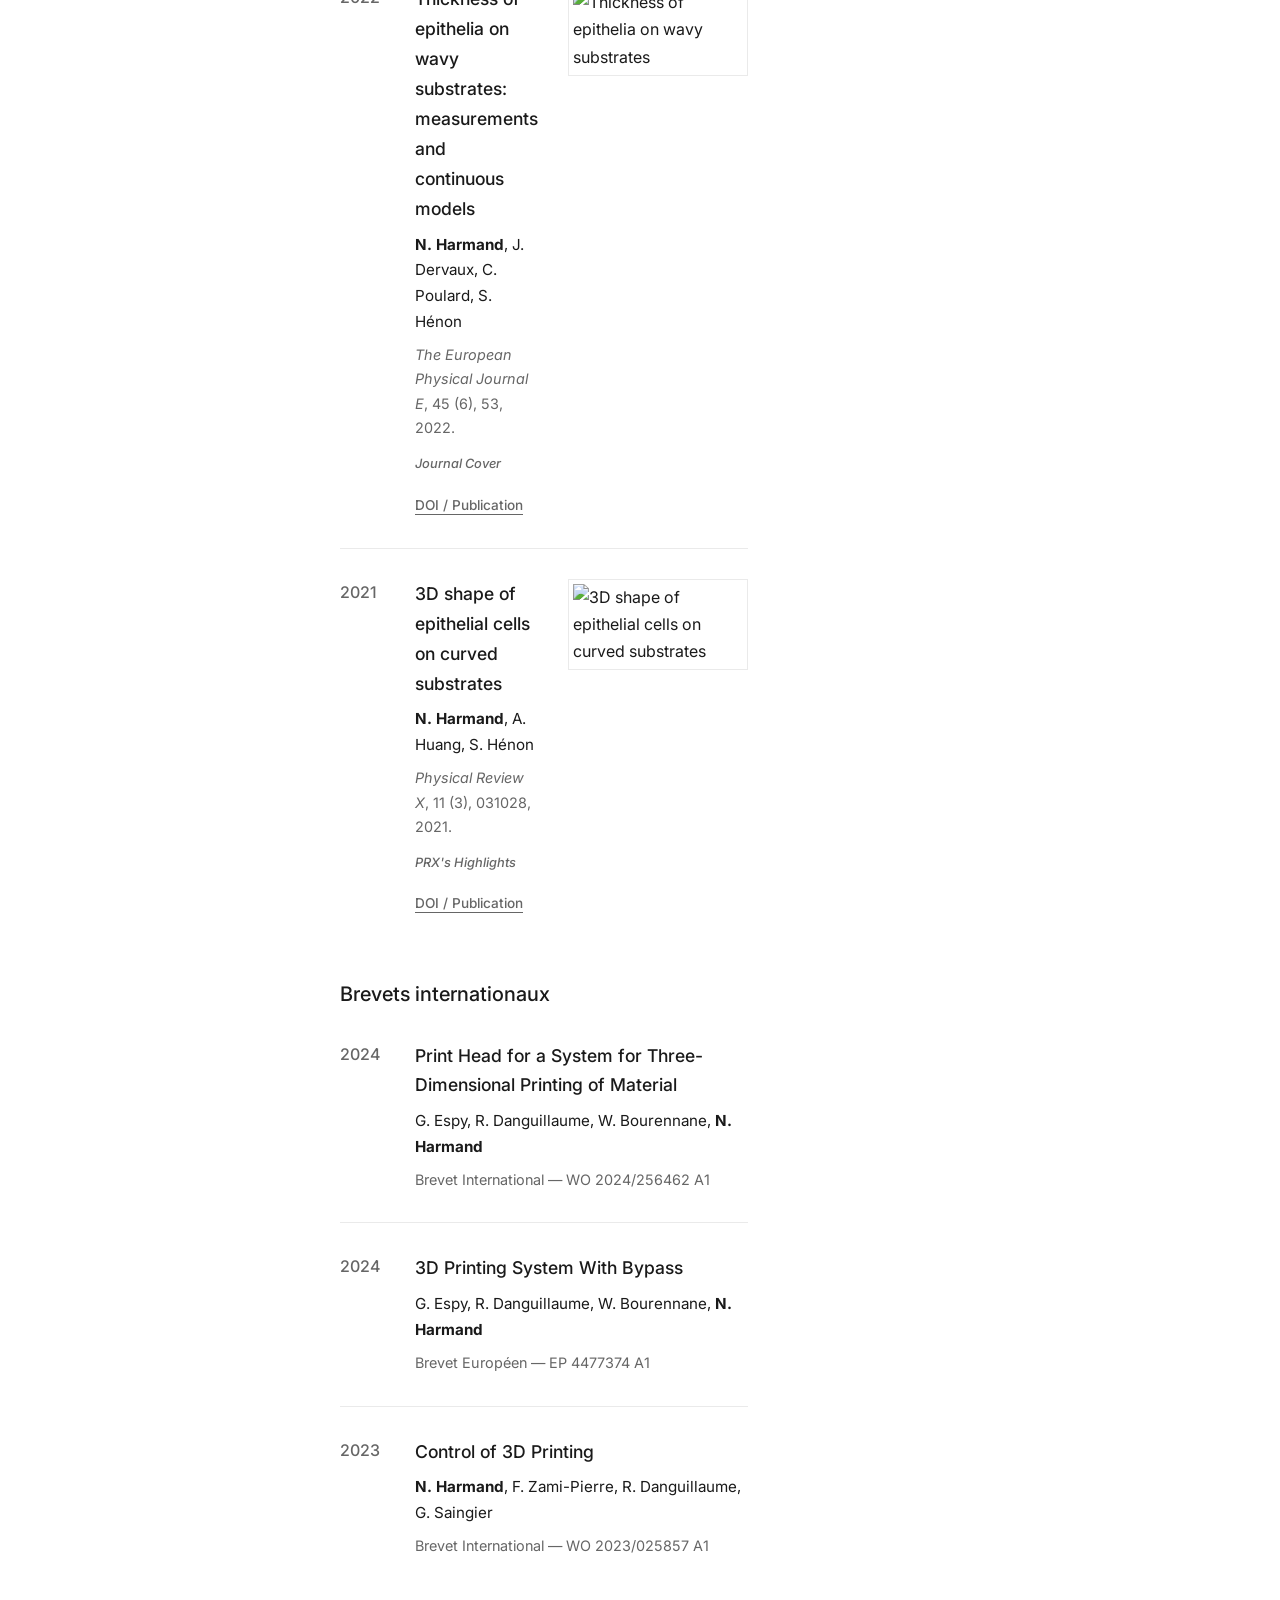
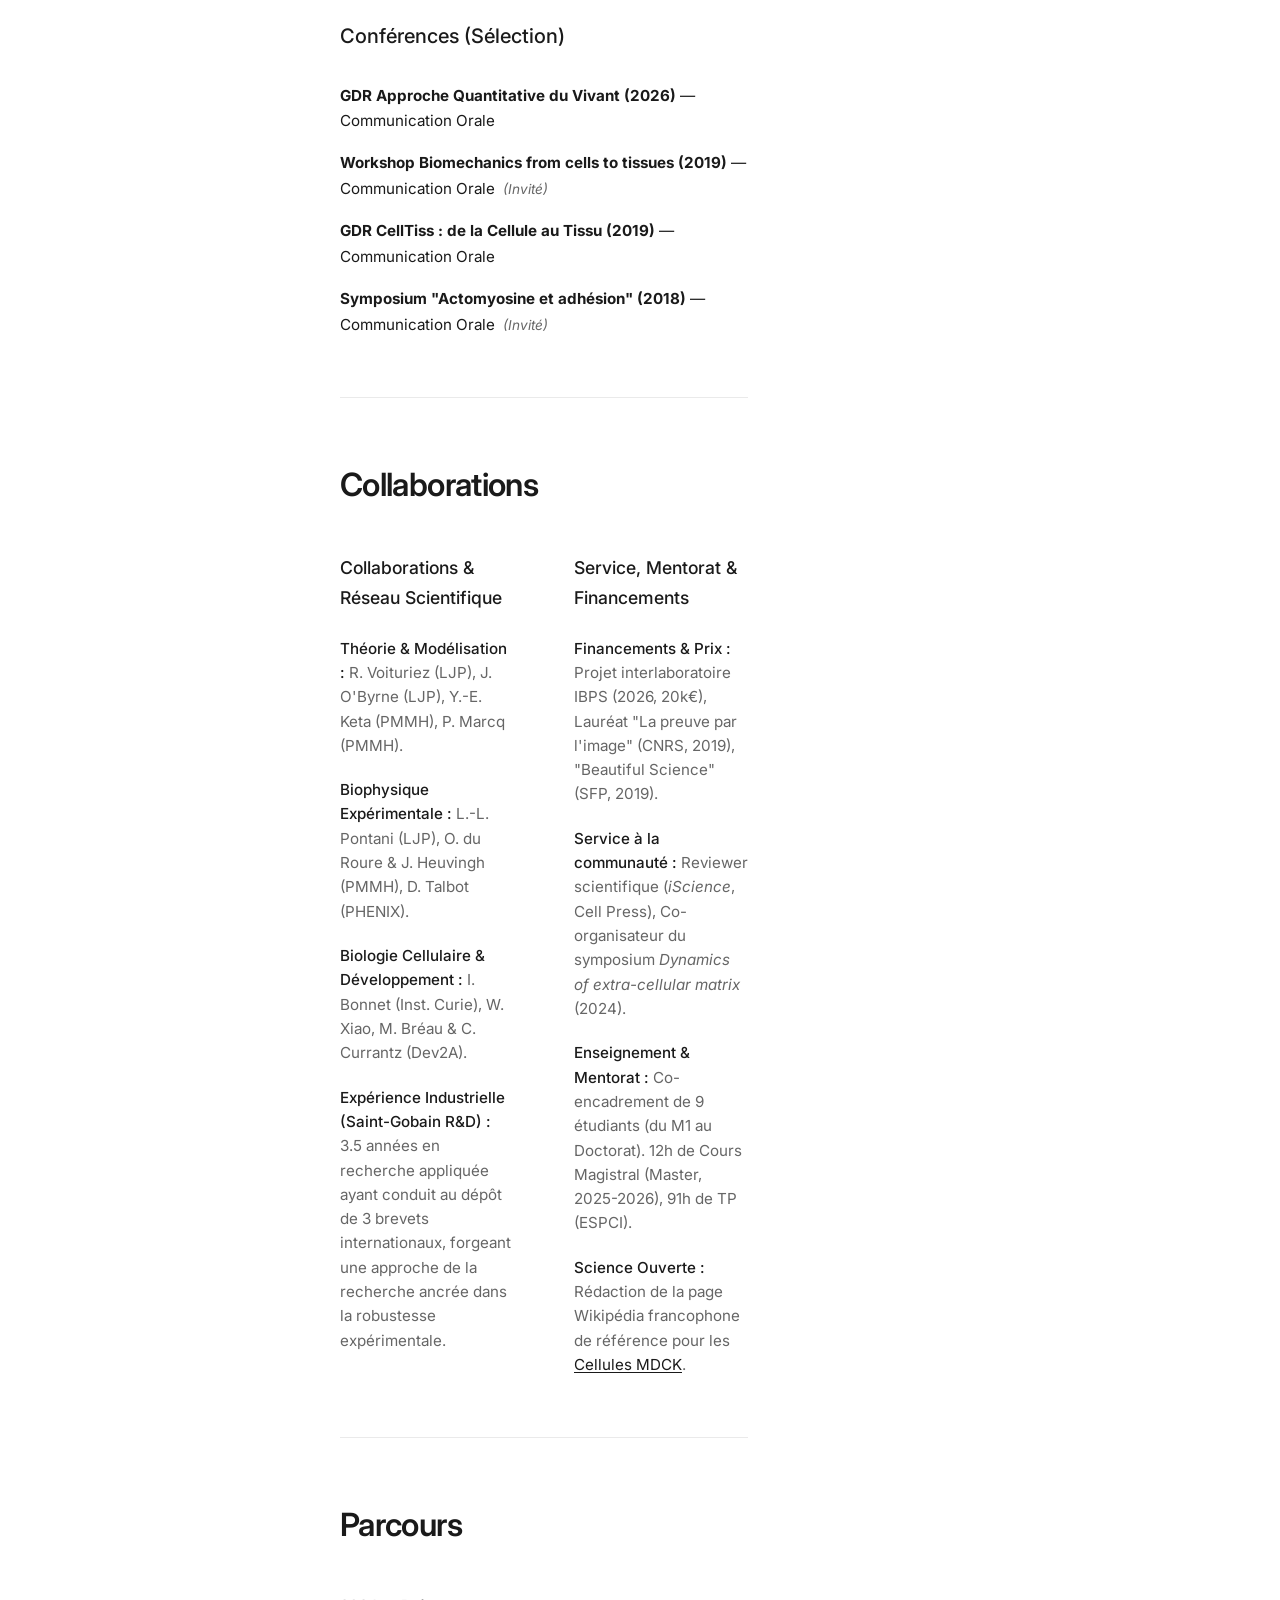
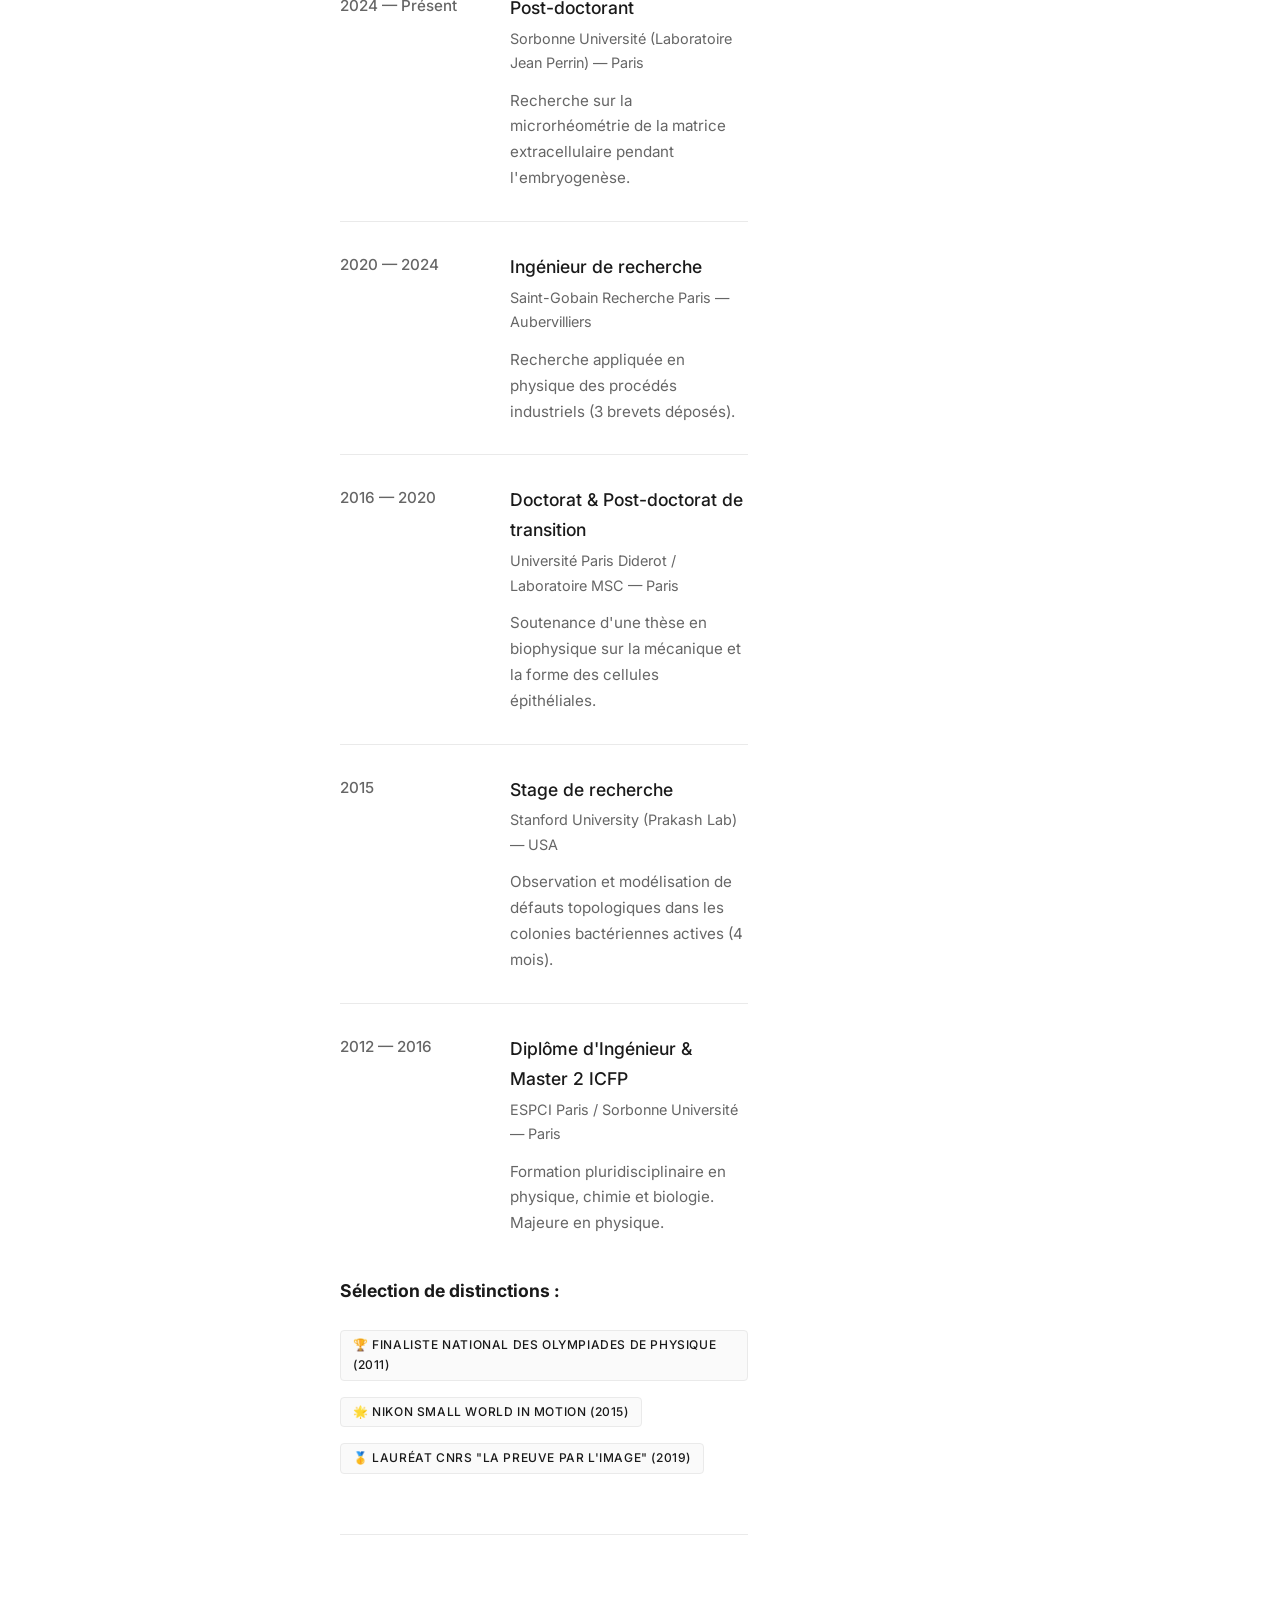
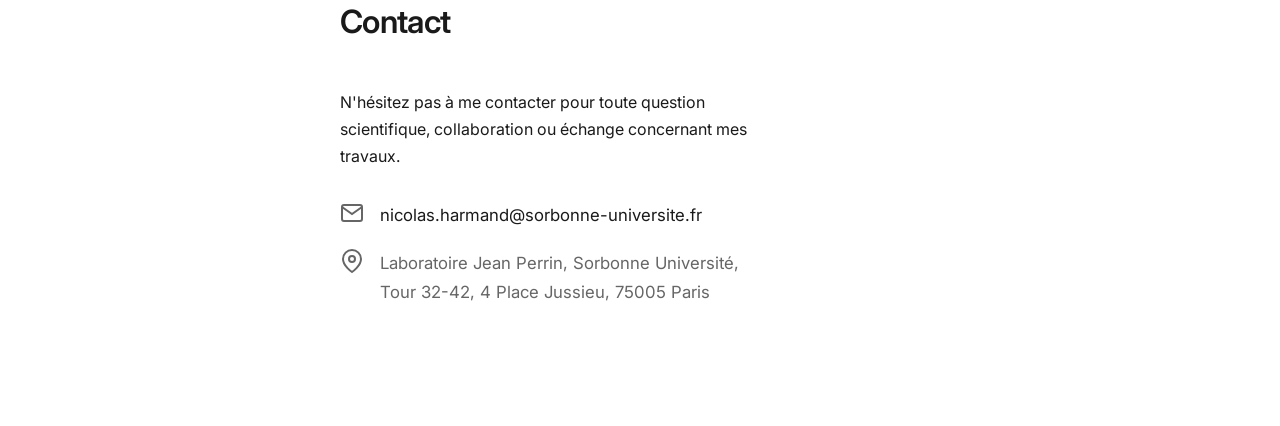
==== commit 4e6ae47e: "Refonte du site : design minimaliste Silvia Grigolon, menu latéral, nouvelles pages recherche" ====
--- a/index.html
+++ b/index.html
@@ -21,44 +21,42 @@
 </head>
 <body>
 
-    <!-- Barre de navigation sticky -->
-    <header class="navbar">
-        <div class="nav-container">
-            <a href="#" class="nav-logo">Nicolas Harmand</a>
-            <nav class="nav-menu">
-                <a href="#about" class="nav-link">
-                    <span class="lang-fr">À propos</span>
-                    <span class="lang-en">About</span>
-                </a>
-                <a href="#vision" class="nav-link">
-                    <span class="lang-fr">Vision Scientifique</span>
-                    <span class="lang-en">Research Vision</span>
-                </a>
-                <a href="#research" class="nav-link">
-                    <span class="lang-fr">Thématiques</span>
-                    <span class="lang-en">Themes</span>
-                </a>
-                <a href="#publications" class="nav-link">
-                    <span class="lang-fr">Publications & Brevets</span>
-                    <span class="lang-en">Publications & Patents</span>
-                </a>
-                <a href="#integration" class="nav-link">
-                    <span class="lang-fr">Réseau & Rayonnement</span>
-                    <span class="lang-en">Network & Outreach</span>
-                </a>
-                <a href="#journey" class="nav-link">
-                    <span class="lang-fr">Parcours</span>
-                    <span class="lang-en">Journey</span>
-                </a>
-                <a href="#contact" class="nav-link">Contact</a>
-                
-                <!-- Bouton de changement de langue -->
-                <button id="lang-toggle" class="lang-btn" aria-label="Changer de langue / Switch language">
-                    <span class="lang-fr">EN</span>
-                    <span class="lang-en">FR</span>
-                </button>
-            </nav>
-        </div>
+    <!-- Barre de navigation latérale -->
+    <header class="sidebar">
+        <a href="index.html" class="nav-logo">Nicolas Harmand</a>
+        <p class="nav-subtitle">
+            <span class="lang-fr">Chercheur au CNRS<br>Sorbonne Université</span>
+            <span class="lang-en">CNRS Research Fellow<br>Sorbonne Université</span>
+        </p>
+        <nav class="nav-menu">
+            <a href="index.html#about" class="nav-link active">
+                <span class="lang-fr">À propos</span>
+                <span class="lang-en">About me</span>
+            </a>
+            <a href="index.html#research" class="nav-link">
+                <span class="lang-fr">Recherche</span>
+                <span class="lang-en">Research</span>
+            </a>
+            <a href="index.html#publications" class="nav-link">
+                <span class="lang-fr">Publications</span>
+                <span class="lang-en">Publications</span>
+            </a>
+            <a href="index.html#integration" class="nav-link">
+                <span class="lang-fr">Collaborations</span>
+                <span class="lang-en">Collaborations</span>
+            </a>
+            <a href="index.html#journey" class="nav-link">
+                <span class="lang-fr">Parcours</span>
+                <span class="lang-en">Journey</span>
+            </a>
+            <a href="index.html#contact" class="nav-link">Contact</a>
+            
+            <!-- Bouton de changement de langue -->
+            <button id="lang-toggle" class="lang-btn" aria-label="Changer de langue / Switch language">
+                <span class="lang-fr">English</span>
+                <span class="lang-en">Français</span>
+            </button>
+        </nav>
     </header>
 
     <main class="main-content">
@@ -83,11 +81,11 @@
                 </div>
                 
                 <p class="bio lang-fr">
-                    Mes recherches portent sur la physique des tissus biologiques, en combinant l'imagerie 3D, la matière active et la modélisation pour étudier comment les cellules s'organisent et se déforment.<br><br>
+                    J'utilise les concepts de la physique et de la physico-chimie de la matière molle pour comprendre le vivant. Mon approche repose sur des expériences visant à éprouver les modèles existants ou co-construits avec des théoriciens (notamment mécaniques), afin d'en tester les limites de validité ou d'en dégager de nouveaux principes fondamentaux.<br><br>
                     Ingénieur ESPCI de formation et docteur en biophysique, après un passage par la R&D industrielle (Saint-Gobain), je travaille aujourd'hui au Laboratoire Jean Perrin. Mes travaux actuels s'appuient sur des approches expérimentales (notamment des gouttes senseurs de force) et de la modélisation pour explorer la physique de la morphogenèse.
                 </p>
                 <p class="bio lang-en">
-                    My research focuses on the physics of biological tissues, combining 3D imaging, active matter, and modeling to study how cells organize and deform.<br><br>
+                    I apply the concepts of soft matter physics and physical chemistry to understand living systems. My approach relies on experiments designed to test existing physical models, or models co-developed with theorists (particularly mechanical models), in order to test their limits of validity or uncover new fundamental mechanisms.<br><br>
                     With a background as an ESPCI engineer and a PhD in biophysics, followed by a period in industrial R&D (Saint-Gobain), I now work at the Laboratoire Jean Perrin. My current work combines experimental approaches (specifically force-sensing droplets) and modeling to explore the physics of morphogenesis.
                 </p>
 
@@ -115,15 +113,27 @@
         </section>
 
 
-        <!-- Section Axes de Recherche -->
+        <!-- Section Recherche -->
         <section id="research" class="section">
             <h2 class="section-title">
-                <span class="lang-fr">Axes de Recherche principaux</span>
-                <span class="lang-en">Main Research Areas</span>
+                <span class="lang-fr">Recherche</span>
+                <span class="lang-en">Research</span>
             </h2>
+            
+            <div class="research-intro">
+                <p class="lang-fr" style="margin-bottom: 1.5rem;">
+                    <strong>Comment l'hétérogénéité cellulaire et la mécanique tissulaire s'influencent-elles mutuellement ?</strong><br>
+                    Les tissus biologiques sont des matériaux actifs et hétérogènes. Que ce soit au cours de l'embryogenèse ou de la progression tumorale, la manière dont les propriétés mécaniques (déformations, écoulements) et les hétérogénéités cellulaires (adhésion, contractilité) rétroagissent reste largement incomprise. Je développe un cadre expérimental modèle-agnostique pour relier déformations tissulaires globales et réarrangements topologiques locaux, et j'étudie la dynamique d'écoulement de populations cellulaires distinctes.
+                </p>
+                <p class="lang-en" style="margin-bottom: 1.5rem;">
+                    <strong>How do cellular heterogeneity and tissue mechanics mutually influence each other?</strong><br>
+                    Biological tissues are active and heterogeneous materials. Whether during embryogenesis or tumor progression, the way mechanical properties (deformations, flows) and cellular heterogeneities (adhesion, contractility) feedback on each other remains largely misunderstood. I develop a model-agnostic experimental framework linking global tissue deformations to local topological rearrangements, and I study the flow dynamics of distinct cellular populations.
+                </p>
+            </div>
+
             <div class="grid-research">
                 <!-- Axe 1 -->
-                <div class="research-card">
+                <a href="research-microrheometry.html" class="research-card">
                     <div class="card-icon">
                         <svg viewBox="0 0 24 24" fill="none" stroke="currentColor" stroke-width="2"><path d="M12 22c5.523 0 10-4.477 10-10S17.523 2 12 2 2 6.477 2 12s4.477 10 10 10z"/><path d="M12 6v12"/><path d="M6 12h12"/></svg>
                     </div>
@@ -131,12 +141,12 @@
                         <span class="lang-fr">Microrhéométrie & Forces tissulaires</span>
                         <span class="lang-en">Microrheometry & Tissue Forces</span>
                     </h3>
-                    <p class="lang-fr">Développement de techniques de microrhéométrie in situ lors de l'embryogenèse (utilisation de gouttes ferrofluides) pour sonder les propriétés mécaniques de la matrice extracellulaire.</p>
-                    <p class="lang-en">Development of in situ microrheometry techniques during embryogenesis (using ferrofluid droplets) to probe the mechanical properties of the extracellular matrix.</p>
-                </div>
+                    <p class="lang-fr">Développement de techniques de microrhéométrie in situ lors de l'embryogenèse (utilisation de gouttes ferrofluides).</p>
+                    <p class="lang-en">Development of in situ microrheometry techniques during embryogenesis (using ferrofluid droplets).</p>
+                </a>
                 
                 <!-- Axe 2 -->
-                <div class="research-card">
+                <a href="research-epithelia.html" class="research-card">
                     <div class="card-icon">
                         <svg viewBox="0 0 24 24" fill="none" stroke="currentColor" stroke-width="2"><path d="M22 12h-4l-3 9L9 3l-3 9H2"/></svg>
                     </div>
@@ -144,134 +154,9 @@
                         <span class="lang-fr">Mécanique des tissus épithéliaux</span>
                         <span class="lang-en">Epithelial Tissue Mechanics</span>
                     </h3>
-                    <p class="lang-fr">Étude de la forme 3D et de l'épaisseur des cellules épithéliales sur des substrats courbes. Modélisation quantitative via les notions de tensions de surface et de ligne.</p>
-                    <p class="lang-en">Study of the 3D shape and thickness of epithelial cells on curved substrates. Quantitative modeling through surface and line tension concepts.</p>
-                </div>
-
-
-            </div>
-        </section>
-
-        <!-- Section Vision Scientifique -->
-        <section id="vision" class="section">
-            <h2 class="section-title">
-                <span class="lang-fr">Vision Scientifique & Projet</span>
-                <span class="lang-en">Scientific Vision & Project</span>
-            </h2>
-            
-            <div class="vision-container" style="background: var(--bg-secondary); padding: 2.5rem; border-radius: 12px; border: 1px solid var(--border);">
-                <h3 style="color: var(--accent); margin-bottom: 1rem; font-size: 1.5rem;">
-                    <span class="lang-fr">Comment l'hétérogénéité cellulaire et la mécanique tissulaire s'influencent-elles mutuellement ?</span>
-                    <span class="lang-en">How do cellular heterogeneity and tissue mechanics mutually influence each other?</span>
-                </h3>
-                <p class="lang-fr" style="margin-bottom: 1.5rem; line-height: 1.7;">
-                    Les tissus biologiques sont des matériaux actifs et hétérogènes. Que ce soit au cours de l'embryogenèse ou de la progression tumorale, la manière dont les propriétés mécaniques (déformations, écoulements) et les hétérogénéités cellulaires (adhésion, contractilité) rétroagissent reste largement incomprise.
-                </p>
-                <p class="lang-en" style="margin-bottom: 1.5rem; line-height: 1.7;">
-                    Biological tissues are active and heterogeneous materials. Whether during embryogenesis or tumor progression, the way mechanical properties (deformations, flows) and cellular heterogeneities (adhesion, contractility) feedback on each other remains largely misunderstood.
-                </p>
-                
-                <!-- Schéma interactif -->
-                <div style="display: flex; justify-content: center; align-items: center; margin: 2.5rem 0; flex-wrap: wrap; gap: 1.5rem;">
-                    <!-- Hétérogénéité Tissulaire -->
-                    <div style="display: flex; flex-direction: column; align-items: center;">
-                        <svg width="100" height="100" viewBox="0 0 100 100" style="margin-bottom: 10px; overflow: visible;">
-                            <defs>
-                                <clipPath id="tissueClip">
-                                    <circle cx="50" cy="50" r="48" />
-                                </clipPath>
-                            </defs>
-                            <g clip-path="url(#tissueClip)">
-                                <!-- Cellules irrégulières - Population 1 -->
-                                <path d="M0 0 L45 0 L35 45 L0 35 Z" fill="#eff6ff" stroke="var(--accent)" stroke-width="1.5"/>
-                                <circle cx="20" cy="20" r="2.5" fill="var(--accent)"/>
-                                <path d="M100 0 L100 40 L75 30 Z" fill="#eff6ff" stroke="var(--accent)" stroke-width="1.5"/>
-                                <circle cx="90" cy="20" r="2.5" fill="var(--accent)"/>
-                                <path d="M35 45 L75 30 L70 70 L40 85 Z" fill="#eff6ff" stroke="var(--accent)" stroke-width="1.5"/>
-                                <circle cx="55" cy="58" r="2.5" fill="var(--accent)"/>
-                                <path d="M0 75 L40 85 L55 100 L0 100 Z" fill="#eff6ff" stroke="var(--accent)" stroke-width="1.5"/>
-                                <circle cx="25" cy="90" r="2.5" fill="var(--accent)"/>
-                                
-                                <!-- Cellules irrégulières - Population 2 -->
-                                <path d="M45 0 L100 0 L75 30 L35 45 Z" fill="#bfdbfe" stroke="var(--accent)" stroke-width="1.5"/>
-                                <circle cx="65" cy="18" r="2.5" fill="var(--accent)"/>
-                                <path d="M0 35 L35 45 L40 85 L0 75 Z" fill="#bfdbfe" stroke="var(--accent)" stroke-width="1.5"/>
-                                <circle cx="18" cy="60" r="2.5" fill="var(--accent)"/>
-                                <path d="M75 30 L100 40 L100 80 L70 70 Z" fill="#bfdbfe" stroke="var(--accent)" stroke-width="1.5"/>
-                                <circle cx="85" cy="55" r="2.5" fill="var(--accent)"/>
-                                <path d="M40 85 L70 70 L100 80 L100 100 L55 100 Z" fill="#bfdbfe" stroke="var(--accent)" stroke-width="1.5"/>
-                                <circle cx="75" cy="85" r="2.5" fill="var(--accent)"/>
-                            </g>
-                            <circle cx="50" cy="50" r="48" fill="none" stroke="var(--accent)" stroke-width="2"/>
-                        </svg>
-                        <p style="font-weight: 600; font-size: 0.95rem; color: var(--text-primary); text-align: center;">
-                            <span class="lang-fr">Hétérogénéité Cellulaire</span>
-                            <span class="lang-en">Cellular Heterogeneity</span>
-                        </p>
-                    </div>
-
-                    <!-- Flèches d'interdépendance -->
-                    <div style="display: flex; flex-direction: column; align-items: center; gap: 0.8rem; margin: 0 1rem;">
-                        <div style="display: flex; flex-direction: column; align-items: center; color: var(--accent);">
-                            <span style="font-size: 0.8rem; font-weight: 600;" class="lang-fr">Propriétés effectives</span>
-                            <span style="font-size: 0.8rem; font-weight: 600;" class="lang-en">Effective properties</span>
-                            <svg width="80" height="20" viewBox="0 0 80 20">
-                                <line x1="0" y1="10" x2="70" y2="10" stroke="currentColor" stroke-width="2"/>
-                                <polygon points="65,5 75,10 65,15" fill="currentColor"/>
-                            </svg>
-                        </div>
-                        <div style="display: flex; flex-direction: column; align-items: center; color: var(--text-secondary);">
-                            <svg width="80" height="20" viewBox="0 0 80 20">
-                                <line x1="10" y1="10" x2="80" y2="10" stroke="currentColor" stroke-width="2"/>
-                                <polygon points="15,5 5,10 15,15" fill="currentColor"/>
-                            </svg>
-                            <span style="font-size: 0.8rem; font-weight: 600;" class="lang-fr">Contraintes & Ségrégation</span>
-                            <span style="font-size: 0.8rem; font-weight: 600;" class="lang-en">Stresses & Segregation</span>
-                        </div>
-                    </div>
-
-                    <!-- Rhéologie -->
-                    <div style="display: flex; flex-direction: column; align-items: center;">
-                        <svg width="100" height="100" viewBox="0 0 100 100" style="margin-bottom: 10px; overflow: visible;">
-                            <!-- Modèle de Kelvin-Voigt symbolique (Ressort et Amortisseur) -->
-                            <!-- Ressort -->
-                            <path d="M20 30 L40 30 L45 20 L55 40 L65 20 L75 40 L80 30 L100 30" fill="none" stroke="var(--accent)" stroke-width="2.5" stroke-linejoin="round"/>
-                            <!-- Amortisseur -->
-                            <path d="M20 70 L55 70" fill="none" stroke="var(--accent)" stroke-width="2.5"/>
-                            <path d="M55 60 L55 80" fill="none" stroke="var(--accent)" stroke-width="2.5"/>
-                            <path d="M45 55 L75 55 L75 85 L45 85" fill="none" stroke="var(--accent)" stroke-width="2.5"/>
-                            <path d="M75 70 L100 70" fill="none" stroke="var(--accent)" stroke-width="2.5"/>
-                            <!-- Connexions -->
-                            <line x1="20" y1="30" x2="20" y2="70" stroke="var(--accent)" stroke-width="2.5"/>
-                            <line x1="100" y1="30" x2="100" y2="70" stroke="var(--accent)" stroke-width="2.5"/>
-                            <line x1="5" y1="50" x2="20" y2="50" stroke="var(--accent)" stroke-width="2.5"/>
-                            <line x1="100" y1="50" x2="115" y2="50" stroke="var(--accent)" stroke-width="2.5"/>
-                        </svg>
-                        <p style="font-weight: 600; font-size: 0.95rem; color: var(--text-primary); text-align: center;">
-                            <span class="lang-fr">Rhéologie Tissulaire</span>
-                            <span class="lang-en">Tissue Rheology</span>
-                        </p>
-                    </div>
-                </div>
-                
-                <div class="vision-grid" style="display: grid; grid-template-columns: repeat(auto-fit, minmax(250px, 1fr)); gap: 2rem;">
-                    <div class="vision-item">
-                        <h4 style="margin-bottom: 0.5rem; font-weight: 600;">
-                            <span class="lang-fr">1. Fondations Rhéologiques</span>
-                            <span class="lang-en">1. Rheological Foundations</span>
-                        </h4>
-                        <p class="lang-fr" style="font-size: 0.95rem; color: var(--text-secondary);">Développement d'un cadre expérimental modèle-agnostique pour relier déformations tissulaires globales et réarrangements topologiques locaux.</p>
-                        <p class="lang-en" style="font-size: 0.95rem; color: var(--text-secondary);">Development of a model-agnostic experimental framework linking global tissue deformations to local topological rearrangements.</p>
-                    </div>
-                    <div class="vision-item">
-                        <h4 style="margin-bottom: 0.5rem; font-weight: 600;">
-                            <span class="lang-fr">2. Ségrégation Cellulaire</span>
-                            <span class="lang-en">2. Cell Segregation</span>
-                        </h4>
-                        <p class="lang-fr" style="font-size: 0.95rem; color: var(--text-secondary);">Étude de la dynamique d'écoulement de deux populations cellulaires distinctes (optogénétique, mutants d'adhésion).</p>
-                        <p class="lang-en" style="font-size: 0.95rem; color: var(--text-secondary);">Study of the flow dynamics of two distinct cellular populations (optogenetics, adhesion mutants).</p>
-                    </div>
-                </div>
+                    <p class="lang-fr">Étude de la forme 3D et de l'épaisseur des cellules épithéliales sur des substrats courbes via des modèles continus.</p>
+                    <p class="lang-en">Study of the 3D shape and thickness of epithelial cells on curved substrates through continuous models.</p>
+                </a>
             </div>
         </section>
 
@@ -314,8 +199,7 @@
                             <h4 class="pub-title">Thickness of epithelia on wavy substrates: measurements and continuous models</h4>
                             <p class="pub-authors"><strong>N. Harmand</strong>, J. Dervaux, C. Poulard, S. Hénon</p>
                             <p class="pub-journal"><em>The European Physical Journal E</em>, 45 (6), 53, 2022.</p>
-                            <span class="highlight-tag lang-fr">Sélectionné pour la couverture du journal (Journal Cover)</span>
-                            <span class="highlight-tag lang-en">Selected for the journal cover</span>
+                            <span class="highlight-tag">Journal Cover</span>
                             <div class="pub-links">
                                 <a href="https://doi.org/10.1140/epje/s10189-022-00206-1" target="_blank" rel="noopener" class="pub-link-btn">DOI / Publication</a>
                             </div>
@@ -332,8 +216,7 @@
                             <h4 class="pub-title">3D shape of epithelial cells on curved substrates</h4>
                             <p class="pub-authors"><strong>N. Harmand</strong>, A. Huang, S. Hénon</p>
                             <p class="pub-journal"><em>Physical Review X</em>, 11 (3), 031028, 2021.</p>
-                            <span class="highlight-tag lang-fr">Sélectionné parmi les 8 articles de l'année des PRX's Highlights</span>
-                            <span class="highlight-tag lang-en">Highlighted in 2021 PRX's Highlights (Experimental Statistical, Biological, and Soft-Matter Physics)</span>
+                            <span class="highlight-tag">PRX's Highlights</span>
                             <div class="pub-links">
                                 <a href="https://doi.org/10.1103/PhysRevX.11.031028" target="_blank" rel="noopener" class="pub-link-btn">DOI / Publication</a>
                             </div>
@@ -416,11 +299,11 @@
             </div>
         </section>
 
-        <!-- Section Rayonnement et Intégration -->
+        <!-- Section Collaborations -->
         <section id="integration" class="section">
             <h2 class="section-title">
-                <span class="lang-fr">Réseau, Rayonnement & Intégration</span>
-                <span class="lang-en">Network, Outreach & Integration</span>
+                <span class="lang-fr">Collaborations</span>
+                <span class="lang-en">Collaborations</span>
             </h2>
             <div class="distinctions-container">
                 
@@ -468,44 +351,68 @@
         <!-- Section Parcours Académique -->
         <section id="journey" class="section">
             <h2 class="section-title">
-                <span class="lang-fr">Parcours académique</span>
-                <span class="lang-en">Academic Journey</span>
+                <span class="lang-fr">Parcours</span>
+                <span class="lang-en">Journey</span>
             </h2>
             <div class="timeline">
                 <div class="timeline-item">
-                    <span class="time-period">2019</span>
+                    <span class="time-period">2024 — Présent</span>
                     <div class="time-details">
                         <h4>
-                            <span class="lang-fr">Doctorat en Physique du Vivant</span>
-                            <span class="lang-en">PhD in Physics of Living Systems</span>
+                            <span class="lang-fr">Post-doctorant</span>
+                            <span class="lang-en">Postdoctoral Researcher</span>
                         </h4>
-                        <p class="location">Université Paris Diderot (MSC) — Paris</p>
-                        <p class="description lang-fr">Soutenance sur les modèles biophysiques de la mécanique des épithéliums.</p>
-                        <p class="description lang-en">Defense on biophysical models of epithelial mechanics.</p>
+                        <p class="location">Sorbonne Université (Laboratoire Jean Perrin) — Paris</p>
+                        <p class="description lang-fr">Recherche sur la microrhéométrie de la matrice extracellulaire pendant l'embryogenèse.</p>
+                        <p class="description lang-en">Research on microrheometry of the extracellular matrix during embryogenesis.</p>
                     </div>
                 </div>
                 <div class="timeline-item">
-                    <span class="time-period">2018</span>
+                    <span class="time-period">2020 — 2024</span>
                     <div class="time-details">
                         <h4>
-                            <span class="lang-fr">Chercheur Invité (Visiting Scholar)</span>
-                            <span class="lang-en">Visiting Scholar</span>
+                            <span class="lang-fr">Ingénieur de recherche</span>
+                            <span class="lang-en">R&D Research Engineer</span>
                         </h4>
-                        <p class="location">Stanford University (Bio-engineering Dept.) — USA</p>
-                        <p class="description lang-fr">Étude des défauts topologiques dans les colonies bactériennes actives (cristaux liquides).</p>
-                        <p class="description lang-en">Study of topological defects in active bacterial colonies (liquid crystals).</p>
+                        <p class="location">Saint-Gobain Recherche Paris — Aubervilliers</p>
+                        <p class="description lang-fr">Recherche appliquée en physique des procédés industriels (3 brevets déposés).</p>
+                        <p class="description lang-en">Applied research in industrial process physics (3 patents filed).</p>
+                    </div>
+                </div>
+                <div class="timeline-item">
+                    <span class="time-period">2016 — 2020</span>
+                    <div class="time-details">
+                        <h4>
+                            <span class="lang-fr">Doctorat & Post-doctorat de transition</span>
+                            <span class="lang-en">PhD & Transition Postdoc</span>
+                        </h4>
+                        <p class="location">Université Paris Diderot / Laboratoire MSC — Paris</p>
+                        <p class="description lang-fr">Soutenance d'une thèse en biophysique sur la mécanique et la forme des cellules épithéliales.</p>
+                        <p class="description lang-en">PhD thesis in biophysics on the mechanics and shape of epithelial cells.</p>
+                    </div>
+                </div>
+                <div class="timeline-item">
+                    <span class="time-period">2015</span>
+                    <div class="time-details">
+                        <h4>
+                            <span class="lang-fr">Stage de recherche</span>
+                            <span class="lang-en">Research Internship</span>
+                        </h4>
+                        <p class="location">Stanford University (Prakash Lab) — USA</p>
+                        <p class="description lang-fr">Observation et modélisation de défauts topologiques dans les colonies bactériennes actives (4 mois).</p>
+                        <p class="description lang-en">Observation and modeling of topological defects in active bacterial colonies (4 months).</p>
                     </div>
                 </div>
                 <div class="timeline-item">
                     <span class="time-period">2012 — 2016</span>
                     <div class="time-details">
                         <h4>
-                            <span class="lang-fr">Diplôme d'Ingénieur & Master Recherche</span>
-                            <span class="lang-en">Engineering Degree & Research MSc</span>
+                            <span class="lang-fr">Diplôme d'Ingénieur & Master 2 ICFP</span>
+                            <span class="lang-en">Engineering Degree & M2 ICFP</span>
                         </h4>
                         <p class="location">ESPCI Paris / Sorbonne Université — Paris</p>
-                        <p class="description lang-fr">Formation pluridisciplinaire (Physique, Chimie, Biologie). Master en Physique des Liquides.</p>
-                        <p class="description lang-en">Multidisciplinary training (Physics, Chemistry, Biology). Master's in Physics of Liquids.</p>
+                        <p class="description lang-fr">Formation pluridisciplinaire en physique, chimie et biologie. Majeure en physique.</p>
+                        <p class="description lang-en">Multidisciplinary training in physics, chemistry, and biology. Physics major.</p>
                     </div>
                 </div>
             </div>
@@ -516,7 +423,7 @@
                     <span class="lang-en">Selected Distinctions:</span>
                 </h4>
                 <div style="display: flex; gap: 1rem; flex-wrap: wrap;">
-                    <span class="badge" style="margin-bottom:0;">🏆 Olympiades Internationales de Physique (2011)</span>
+                    <span class="badge" style="margin-bottom:0;">🏆 Finaliste national des Olympiades de Physique (2011)</span>
                     <span class="badge" style="margin-bottom:0;">🌟 Nikon Small World in Motion (2015)</span>
                     <span class="badge" style="margin-bottom:0;">🥇 Lauréat CNRS "La preuve par l'image" (2019)</span>
                 </div>
--- a/style.css
+++ b/style.css
@@ -1,16 +1,13 @@
-/* CSS variables for consistent, premium styling */
+/* CSS variables for consistent, minimalist, premium styling (Silvia Grigolon inspired) */
 :root {
-    --bg-primary: #f8fafc;        /* Soft, light-blue tinted background */
-    --bg-secondary: #ffffff;      /* Pure white for cards/nav */
-    --text-primary: #0f172a;      /* Deep slate for primary typography */
-    --text-secondary: #475569;    /* Medium slate for body text */
-    --accent: #1e3a8a;            /* Academic Navy Blue */
-    --accent-hover: #1d4ed8;      /* Royal Navy Blue for interactions */
-    --accent-light: #eff6ff;      /* Soft blue background for badges */
-    --border: #e2e8f0;            /* Soft slate border */
-    --shadow: 0 4px 6px -1px rgb(0 0 0 / 0.05), 0 2px 4px -2px rgb(0 0 0 / 0.05);
-    --shadow-hover: 0 10px 15px -3px rgb(0 0 0 / 0.1), 0 4px 6px -4px rgb(0 0 0 / 0.1);
-    --transition: all 0.25s cubic-bezier(0.4, 0, 0.2, 1);
+    --bg-primary: #ffffff;        /* Pure white background */
+    --bg-secondary: #fafafa;      /* Very light grey for slight contrast */
+    --text-primary: #1a1a1a;      /* Almost black for primary typography */
+    --text-secondary: #666666;    /* Medium grey for body text */
+    --accent: #000000;            /* Black for links and accents */
+    --accent-hover: #555555;      /* Dark grey for interactions */
+    --border: #eaeaea;            /* Very soft grey border */
+    --transition: all 0.3s ease;
 }
 
 /* Reset and base styles */
@@ -22,112 +19,140 @@
 
 html {
     scroll-behavior: smooth;
-    scroll-padding-top: 80px; /* Offset for sticky navbar */
 }
 
 body {
     font-family: 'Inter', -apple-system, BlinkMacSystemFont, 'Segoe UI', Roboto, sans-serif;
     background-color: var(--bg-primary);
     color: var(--text-primary);
-    line-height: 1.6;
+    line-height: 1.7;
+    font-weight: 400;
     -webkit-font-smoothing: antialiased;
+    display: flex;
+    min-height: 100vh;
 }
 
 /* Language display toggle */
-html[lang="fr"] .lang-en {
-    display: none !important;
-}
-
-html[lang="en"] .lang-fr {
-    display: none !important;
-}
-
-/* Container limits */
-.nav-container, .main-content, .footer {
-    max-width: 900px;
-    margin: 0 auto;
-    padding-left: 24px;
-    padding-right: 24px;
-}
-
-/* Header & Navigation Bar (Sticky with Glassmorphism effect) */
-.navbar {
-    position: sticky;
+html[lang="fr"] .lang-en { display: none !important; }
+html[lang="en"] .lang-fr { display: none !important; }
+
+/* ---------------------------------------------------
+   SIDEBAR NAVIGATION
+--------------------------------------------------- */
+.sidebar {
+    width: 260px;
+    height: 100vh;
+    position: fixed;
     top: 0;
+    left: 0;
+    background-color: var(--bg-primary);
+    border-right: 1px solid var(--border);
+    padding: 60px 30px;
+    display: flex;
+    flex-direction: column;
+    overflow-y: auto;
     z-index: 100;
-    background-color: rgba(255, 255, 255, 0.85);
-    backdrop-filter: blur(12px);
-    -webkit-backdrop-filter: blur(12px);
-    border-bottom: 1px solid var(--border);
-    transition: var(--transition);
-}
-
-.nav-container {
-    display: flex;
-    justify-content: space-between;
-    align-items: center;
-    height: 70px;
 }
 
 .nav-logo {
-    font-weight: 700;
-    font-size: 1.25rem;
+    font-weight: 600;
+    font-size: 1.4rem;
     color: var(--text-primary);
     text-decoration: none;
-    letter-spacing: -0.025em;
+    letter-spacing: -0.02em;
+    margin-bottom: 5px;
+    display: block;
+}
+
+.nav-subtitle {
+    font-size: 0.85rem;
+    color: var(--text-secondary);
+    margin-bottom: 40px;
+    line-height: 1.4;
 }
 
 .nav-menu {
     display: flex;
-    gap: 24px;
-    align-items: center;
+    flex-direction: column;
+    gap: 16px;
+    margin-bottom: auto; /* Pushes the language button to the bottom if needed, or just normal flow */
 }
 
 .nav-link {
     text-decoration: none;
     color: var(--text-secondary);
     font-weight: 500;
-    font-size: 0.9rem;
-    transition: var(--transition);
-}
-
-.nav-link:hover {
-    color: var(--accent-hover);
-}
+    font-size: 0.95rem;
+    transition: var(--transition);
+}
+
+.nav-link:hover, .nav-link.active {
+    color: var(--accent);
+}
+
+/* Sub-menu for research pages (if we want to show them in sidebar) */
+.nav-submenu {
+    display: flex;
+    flex-direction: column;
+    gap: 10px;
+    padding-left: 15px;
+    margin-top: 8px;
+    margin-bottom: 8px;
+    border-left: 1px solid var(--border);
+}
+
+.nav-sublink {
+    text-decoration: none;
+    color: var(--text-secondary);
+    font-size: 0.85rem;
+    transition: var(--transition);
+}
+
+.nav-sublink:hover {
+    color: var(--accent);
+}
+
 
 /* Language switch button styling */
 .lang-btn {
-    background-color: var(--accent-light);
-    color: var(--accent);
+    background-color: transparent;
+    color: var(--text-primary);
     border: 1px solid var(--border);
-    padding: 6px 12px;
-    border-radius: 6px;
-    font-weight: 700;
+    padding: 8px 16px;
+    border-radius: 4px;
+    font-weight: 500;
     font-size: 0.8rem;
     cursor: pointer;
     transition: var(--transition);
+    margin-top: 40px;
+    align-self: flex-start;
 }
 
 .lang-btn:hover {
-    background-color: var(--accent);
-    color: white;
-}
-
-/* Main Content Spacing */
+    background-color: var(--bg-secondary);
+    border-color: var(--text-secondary);
+}
+
+/* ---------------------------------------------------
+   MAIN CONTENT AREA
+--------------------------------------------------- */
 .main-content {
-    padding-top: 20px;
-    padding-bottom: 80px;
+    flex: 1;
+    margin-left: 260px; /* Offset for sidebar */
+    padding: 60px 80px;
+    max-width: 1000px;
 }
 
 /* Badge styling */
 .badge {
     display: inline-block;
-    padding: 6px 14px;
-    background-color: var(--accent-light);
-    color: var(--accent);
-    border-radius: 9999px;
-    font-size: 0.775rem;
-    font-weight: 600;
+    padding: 4px 12px;
+    background-color: var(--bg-secondary);
+    color: var(--text-primary);
+    border: 1px solid var(--border);
+    border-radius: 4px;
+    font-size: 0.75rem;
+    font-weight: 500;
     text-transform: uppercase;
     letter-spacing: 0.05em;
     margin-bottom: 20px;
@@ -135,73 +160,87 @@
 
 /* Section styling */
 .section {
-    padding: 70px 0;
+    padding: 60px 0;
     border-bottom: 1px solid var(--border);
 }
 
+.section:last-child {
+    border-bottom: none;
+}
+
 .section-title {
-    font-size: 1.75rem;
-    font-weight: 700;
-    color: var(--text-primary);
-    margin-bottom: 36px;
+    font-size: 2rem;
+    font-weight: 600;
+    color: var(--text-primary);
+    margin-bottom: 40px;
     letter-spacing: -0.02em;
 }
 
 /* Hero Section */
 .hero-section {
-    padding: 80px 0 60px 0;
+    padding: 20px 0 60px 0;
     border-bottom: 1px solid var(--border);
 }
 
 .hero-section h1 {
-    font-size: 3rem;
-    font-weight: 800;
-    line-height: 1.15;
+    font-size: 3.5rem;
+    font-weight: 700;
+    line-height: 1.1;
     letter-spacing: -0.04em;
     color: var(--text-primary);
-    margin-bottom: 12px;
-}
-
-.subtitle {
-    font-size: 1.35rem;
-    color: var(--text-secondary);
-    font-weight: 400;
-    margin-bottom: 6px;
+    margin-bottom: 20px;
 }
 
 .institution {
     font-size: 1rem;
-    color: var(--accent);
-    font-weight: 500;
-    margin-bottom: 30px;
+    color: var(--text-secondary);
+    font-weight: 400;
+    margin-bottom: 20px;
+}
+
+.hero-logos {
+    display: flex;
+    gap: 30px;
+    align-items: center;
+    margin-bottom: 40px;
+    flex-wrap: wrap;
+}
+
+.inst-logo {
+    height: 40px;
+    object-fit: contain;
+    filter: grayscale(100%);
+    opacity: 0.7;
+    transition: var(--transition);
+}
+
+.inst-logo:hover {
+    filter: grayscale(0%);
+    opacity: 1;
 }
 
 .bio {
-    font-size: 1.125rem;
-    color: var(--text-secondary);
-    max-width: 760px;
+    font-size: 1.1rem;
+    color: var(--text-primary);
+    max-width: 800px;
     margin-bottom: 40px;
-}
-
-.bio strong {
-    color: var(--text-primary);
-    font-weight: 600;
+    font-weight: 300;
 }
 
 /* Buttons (Micro-interactions) */
 .links-wrapper {
     display: flex;
     flex-wrap: wrap;
-    gap: 12px;
+    gap: 16px;
 }
 
 .btn {
     display: inline-flex;
     align-items: center;
     gap: 8px;
-    padding: 10px 20px;
-    border-radius: 8px;
-    font-weight: 550;
+    padding: 10px 24px;
+    border-radius: 0; /* Square buttons for minimal look */
+    font-weight: 500;
     font-size: 0.9rem;
     text-decoration: none;
     cursor: pointer;
@@ -211,38 +250,22 @@
 .btn-primary {
     background-color: var(--accent);
     color: white;
-    box-shadow: var(--shadow);
+    border: 1px solid var(--accent);
 }
 
 .btn-primary:hover {
-    background-color: var(--accent-hover);
-    transform: translateY(-2px);
-    box-shadow: var(--shadow-hover);
+    background-color: transparent;
+    color: var(--accent);
 }
 
 .btn-secondary {
-    background-color: var(--bg-secondary);
+    background-color: transparent;
     color: var(--text-primary);
     border: 1px solid var(--border);
-    box-shadow: var(--shadow);
 }
 
 .btn-secondary:hover {
-    background-color: var(--bg-primary);
-    transform: translateY(-2px);
-    box-shadow: var(--shadow-hover);
-}
-
-.btn-outline {
-    background-color: transparent;
-    color: var(--text-secondary);
-    border: 1px solid var(--border);
-}
-
-.btn-outline:hover {
-    background-color: var(--bg-secondary);
-    color: var(--text-primary);
-    transform: translateY(-2px);
+    border-color: var(--text-primary);
 }
 
 .icon {
@@ -250,104 +273,118 @@
     height: 16px;
 }
 
-/* Research Grid */
+/* ---------------------------------------------------
+   RESEARCH SECTION (VIGNETTES)
+--------------------------------------------------- */
+.research-intro {
+    font-size: 1.1rem;
+    font-weight: 300;
+    color: var(--text-primary);
+    margin-bottom: 50px;
+    max-width: 800px;
+}
+
 .grid-research {
     display: grid;
-    grid-template-columns: repeat(auto-fit, minmax(260px, 1fr));
-    gap: 24px;
+    grid-template-columns: repeat(auto-fit, minmax(300px, 1fr));
+    gap: 40px;
 }
 
 .research-card {
+    display: block;
+    text-decoration: none;
+    color: inherit;
+    background-color: var(--bg-primary);
+    border: 1px solid var(--border);
+    padding: 40px 30px;
+    transition: var(--transition);
+    cursor: pointer;
+}
+
+.research-card:hover {
+    border-color: var(--text-primary);
     background-color: var(--bg-secondary);
-    border: 1px solid var(--border);
-    padding: 30px;
-    border-radius: 12px;
-    box-shadow: var(--shadow);
-    transition: var(--transition);
-}
-
-.research-card:hover {
-    transform: translateY(-4px);
-    box-shadow: var(--shadow-hover);
-    border-color: #cbd5e1;
 }
 
 .card-icon {
-    width: 44px;
-    height: 44px;
-    border-radius: 8px;
-    background-color: var(--accent-light);
-    color: var(--accent);
-    display: flex;
-    align-items: center;
-    justify-content: center;
-    margin-bottom: 20px;
+    margin-bottom: 24px;
+    color: var(--text-primary);
 }
 
 .card-icon svg {
-    width: 22px;
-    height: 22px;
+    width: 32px;
+    height: 32px;
+    stroke-width: 1.5;
 }
 
 .research-card h3 {
-    font-size: 1.15rem;
-    font-weight: 600;
-    margin-bottom: 12px;
+    font-size: 1.25rem;
+    font-weight: 500;
+    margin-bottom: 16px;
     color: var(--text-primary);
 }
 
 .research-card p {
     font-size: 0.95rem;
     color: var(--text-secondary);
-}
-
-/* Timeline Layout */
+    line-height: 1.6;
+}
+
+/* Research Page specific */
+.back-link {
+    display: inline-flex;
+    align-items: center;
+    gap: 8px;
+    color: var(--text-secondary);
+    text-decoration: none;
+    font-size: 0.9rem;
+    margin-bottom: 40px;
+    transition: var(--transition);
+}
+.back-link:hover {
+    color: var(--accent);
+}
+
+
+/* ---------------------------------------------------
+   TIMELINE (JOURNEY)
+--------------------------------------------------- */
 .timeline {
     display: flex;
     flex-direction: column;
-    gap: 40px;
-}
-
-.timeline-group {
-    display: flex;
-    flex-direction: column;
-    gap: 24px;
-}
-
-.timeline-group-title {
-    font-size: 1.25rem;
-    font-weight: 650;
-    color: var(--accent);
-    border-bottom: 1.5px solid var(--border);
-    padding-bottom: 6px;
-    margin-bottom: 8px;
+    gap: 30px;
 }
 
 .timeline-item {
     display: grid;
-    grid-template-columns: 160px 1fr;
-    gap: 24px;
+    grid-template-columns: 140px 1fr;
+    gap: 30px;
+    padding-bottom: 30px;
+    border-bottom: 1px solid var(--border);
+}
+
+.timeline-item:last-child {
+    border-bottom: none;
+    padding-bottom: 0;
 }
 
 .time-period {
-    font-weight: 700;
+    font-weight: 500;
     color: var(--text-secondary);
     font-size: 0.95rem;
-    padding-top: 2px;
 }
 
 .time-details h4 {
     font-size: 1.1rem;
-    font-weight: 600;
+    font-weight: 500;
     color: var(--text-primary);
     margin-bottom: 4px;
 }
 
 .location {
     font-size: 0.9rem;
-    color: var(--accent);
-    font-weight: 600;
-    margin-bottom: 8px;
+    color: var(--text-secondary);
+    margin-bottom: 12px;
 }
 
 .description {
@@ -355,9 +392,11 @@
     color: var(--text-secondary);
 }
 
-/* Publications list */
+/* ---------------------------------------------------
+   PUBLICATIONS
+--------------------------------------------------- */
 .publication-group {
-    margin-bottom: 48px;
+    margin-bottom: 60px;
 }
 
 .publication-group:last-child {
@@ -366,57 +405,68 @@
 
 .group-title {
     font-size: 1.25rem;
-    font-weight: 650;
-    color: var(--text-primary);
-    border-bottom: 1.5px solid var(--accent);
-    padding-bottom: 8px;
-    margin-bottom: 24px;
+    font-weight: 500;
+    color: var(--text-primary);
+    margin-bottom: 30px;
 }
 
 .pub-list {
     display: flex;
     flex-direction: column;
-    gap: 16px;
+    gap: 30px;
 }
 
 .pub-item {
     display: flex;
-    gap: 24px;
-    background-color: var(--bg-secondary);
+    gap: 30px;
+    padding-bottom: 30px;
+    border-bottom: 1px solid var(--border);
+}
+
+.pub-item:last-child {
+    border-bottom: none;
+    padding-bottom: 0;
+}
+
+.pub-year {
+    font-weight: 500;
+    font-size: 1rem;
+    color: var(--text-secondary);
+    min-width: 45px;
+}
+
+.pub-details {
+    display: flex;
+    flex-direction: column;
+    gap: 8px;
+    flex: 1;
+}
+
+.pub-image-container {
+    width: 180px;
+    display: flex;
+    align-items: flex-start;
+    justify-content: flex-end;
+    flex-shrink: 0;
+}
+
+.pub-image {
+    max-width: 100%;
+    max-height: 120px;
+    object-fit: contain;
     border: 1px solid var(--border);
-    padding: 24px;
-    border-radius: 8px;
-    box-shadow: var(--shadow);
-    transition: var(--transition);
-}
-
-.pub-item:hover {
-    border-color: #cbd5e1;
-}
-
-.pub-year {
-    font-weight: 700;
+    padding: 4px;
+}
+
+.pub-title {
     font-size: 1.1rem;
-    color: var(--accent);
-    min-width: 45px;
-}
-
-.pub-details {
-    display: flex;
-    flex-direction: column;
-    gap: 6px;
-    width: 100%;
-}
-
-.pub-title {
-    font-size: 1.05rem;
-    font-weight: 600;
+    font-weight: 500;
     color: var(--text-primary);
 }
 
 .pub-authors {
-    font-size: 0.925rem;
-    color: var(--text-secondary);
+    font-size: 0.95rem;
+    color: var(--text-primary);
 }
 
 .pub-journal {
@@ -427,13 +477,11 @@
 .highlight-tag {
     display: inline-block;
     align-self: flex-start;
-    margin-top: 6px;
-    padding: 2px 10px;
-    font-size: 0.725rem;
-    font-weight: 600;
-    color: #92400e; /* Amber 800 */
-    background-color: #fef3c7; /* Amber 100 */
-    border-radius: 4px;
+    margin-top: 4px;
+    font-size: 0.8rem;
+    font-weight: 500;
+    color: var(--text-secondary);
+    font-style: italic;
 }
 
 .note {
@@ -448,19 +496,16 @@
 
 .pub-link-btn {
     display: inline-block;
-    padding: 4px 12px;
-    font-size: 0.75rem;
-    font-weight: 600;
+    font-size: 0.85rem;
+    font-weight: 500;
+    color: var(--text-secondary);
+    text-decoration: underline;
+    text-underline-offset: 4px;
+    transition: var(--transition);
+}
+
+.pub-link-btn:hover {
     color: var(--accent);
-    background-color: var(--accent-light);
-    border-radius: 4px;
-    text-decoration: none;
-    transition: var(--transition);
-}
-
-.pub-link-btn:hover {
-    background-color: var(--accent);
-    color: white;
 }
 
 /* Conference lists */
@@ -469,47 +514,34 @@
     padding-left: 0;
     display: flex;
     flex-direction: column;
-    gap: 12px;
+    gap: 16px;
 }
 
 .conf-list li {
-    padding-left: 18px;
-    position: relative;
     font-size: 0.95rem;
-    color: var(--text-secondary);
-}
-
-.conf-list li::before {
-    content: "•";
-    color: var(--accent);
-    font-weight: bold;
-    display: inline-block;
-    width: 1em;
-    margin-left: -1em;
-    position: absolute;
+    color: var(--text-primary);
 }
 
 .note-invited {
-    color: #92400e;
-    font-weight: 600;
-    font-size: 0.775rem;
-    background-color: #fef3c7;
-    padding: 1px 6px;
-    border-radius: 4px;
-    margin-left: 6px;
-}
-
-/* Distinctions columns layout */
+    color: var(--text-secondary);
+    font-style: italic;
+    font-size: 0.85rem;
+    margin-left: 4px;
+}
+
+/* ---------------------------------------------------
+   COLLABORATIONS & OUTREACH
+--------------------------------------------------- */
 .distinctions-container {
     display: grid;
     grid-template-columns: 1fr 1fr;
-    gap: 40px;
+    gap: 60px;
 }
 
 .dist-column h3 {
-    font-size: 1.2rem;
-    font-weight: 650;
-    margin-bottom: 20px;
+    font-size: 1.1rem;
+    font-weight: 500;
+    margin-bottom: 24px;
     color: var(--text-primary);
 }
 
@@ -518,55 +550,39 @@
     padding-left: 0;
     display: flex;
     flex-direction: column;
-    gap: 16px;
+    gap: 20px;
 }
 
 .bullet-list li {
-    position: relative;
-    padding-left: 20px;
     font-size: 0.95rem;
     color: var(--text-secondary);
-}
-
-.bullet-list li::before {
-    content: "→";
-    color: var(--accent);
-    position: absolute;
-    left: 0;
-    top: 0;
-    font-weight: 600;
+    line-height: 1.6;
+}
+
+.bullet-list strong {
+    color: var(--text-primary);
+    font-weight: 500;
 }
 
 .bullet-list a {
-    color: var(--accent);
-    text-decoration: none;
+    color: var(--text-primary);
+    text-decoration: underline;
+    text-underline-offset: 2px;
     transition: var(--transition);
 }
 
 .bullet-list a:hover {
-    text-decoration: underline;
     color: var(--accent-hover);
 }
 
-/* Contact layout */
-.contact-card {
-    background-color: var(--bg-secondary);
-    border: 1px solid var(--border);
-    padding: 36px;
-    border-radius: 12px;
-    box-shadow: var(--shadow);
-}
-
-.contact-card p {
-    font-size: 1.05rem;
-    color: var(--text-secondary);
-    margin-bottom: 24px;
-}
-
+/* ---------------------------------------------------
+   CONTACT
+--------------------------------------------------- */
 .contact-info {
     display: flex;
     flex-direction: column;
-    gap: 16px;
+    gap: 20px;
+    margin-top: 30px;
 }
 
 .contact-method {
@@ -578,76 +594,98 @@
 .contact-method a {
     color: var(--text-primary);
     text-decoration: none;
+    font-size: 1.05rem;
 }
 
 .contact-method a:hover {
-    color: var(--accent-hover);
     text-decoration: underline;
+    text-underline-offset: 4px;
 }
 
 .icon-contact {
-    width: 20px;
-    height: 20px;
-    color: var(--accent);
-    margin-top: 4px;
+    width: 24px;
+    height: 24px;
+    color: var(--text-secondary);
     flex-shrink: 0;
 }
 
 .contact-method span {
-    font-size: 1rem;
-    color: var(--text-primary);
+    font-size: 1.05rem;
+    color: var(--text-secondary);
 }
 
 /* Footer styling */
 .footer {
-    text-align: center;
-    padding: 40px 0;
+    padding: 40px 80px;
+    margin-left: 260px; /* Offset for sidebar */
     color: var(--text-secondary);
     font-size: 0.85rem;
-}
-
-/* Responsive adjustments */
-@media (max-width: 768px) {
-    .nav-container {
+    border-top: 1px solid var(--border);
+}
+
+/* ---------------------------------------------------
+   RESPONSIVE (MOBILE)
+--------------------------------------------------- */
+@media (max-width: 900px) {
+    body {
         flex-direction: column;
+    }
+    
+    .sidebar {
+        width: 100%;
         height: auto;
-        padding-top: 16px;
-        padding-bottom: 16px;
-        gap: 12px;
+        position: relative;
+        padding: 30px 24px;
+        border-right: none;
+        border-bottom: 1px solid var(--border);
+    }
+    
+    .nav-subtitle {
+        margin-bottom: 20px;
     }
     
     .nav-menu {
-        gap: 16px;
+        flex-direction: row;
         flex-wrap: wrap;
-        justify-content: center;
+        gap: 20px;
+    }
+    
+    .lang-btn {
+        margin-top: 20px;
+    }
+
+    .main-content {
+        margin-left: 0;
+        padding: 40px 24px;
+    }
+    
+    .footer {
+        margin-left: 0;
+        padding: 30px 24px;
+        text-align: center;
     }
 
     .hero-section h1 {
-        font-size: 2.25rem;
+        font-size: 2.5rem;
     }
 
     .timeline-item {
         grid-template-columns: 1fr;
-        gap: 4px;
-    }
-
-    .time-period {
-        font-size: 0.9rem;
-        color: var(--accent);
+        gap: 8px;
     }
 
     .pub-item {
         flex-direction: column;
-        gap: 12px;
-        padding: 20px;
-    }
-
-    .pub-year {
-        min-width: auto;
+        gap: 16px;
+    }
+
+    .pub-image-container {
+        width: 100%;
+        justify-content: flex-start;
     }
 
     .distinctions-container {
         grid-template-columns: 1fr;
-        gap: 30px;
-    }
-}
+        gap: 40px;
+    }
+}
